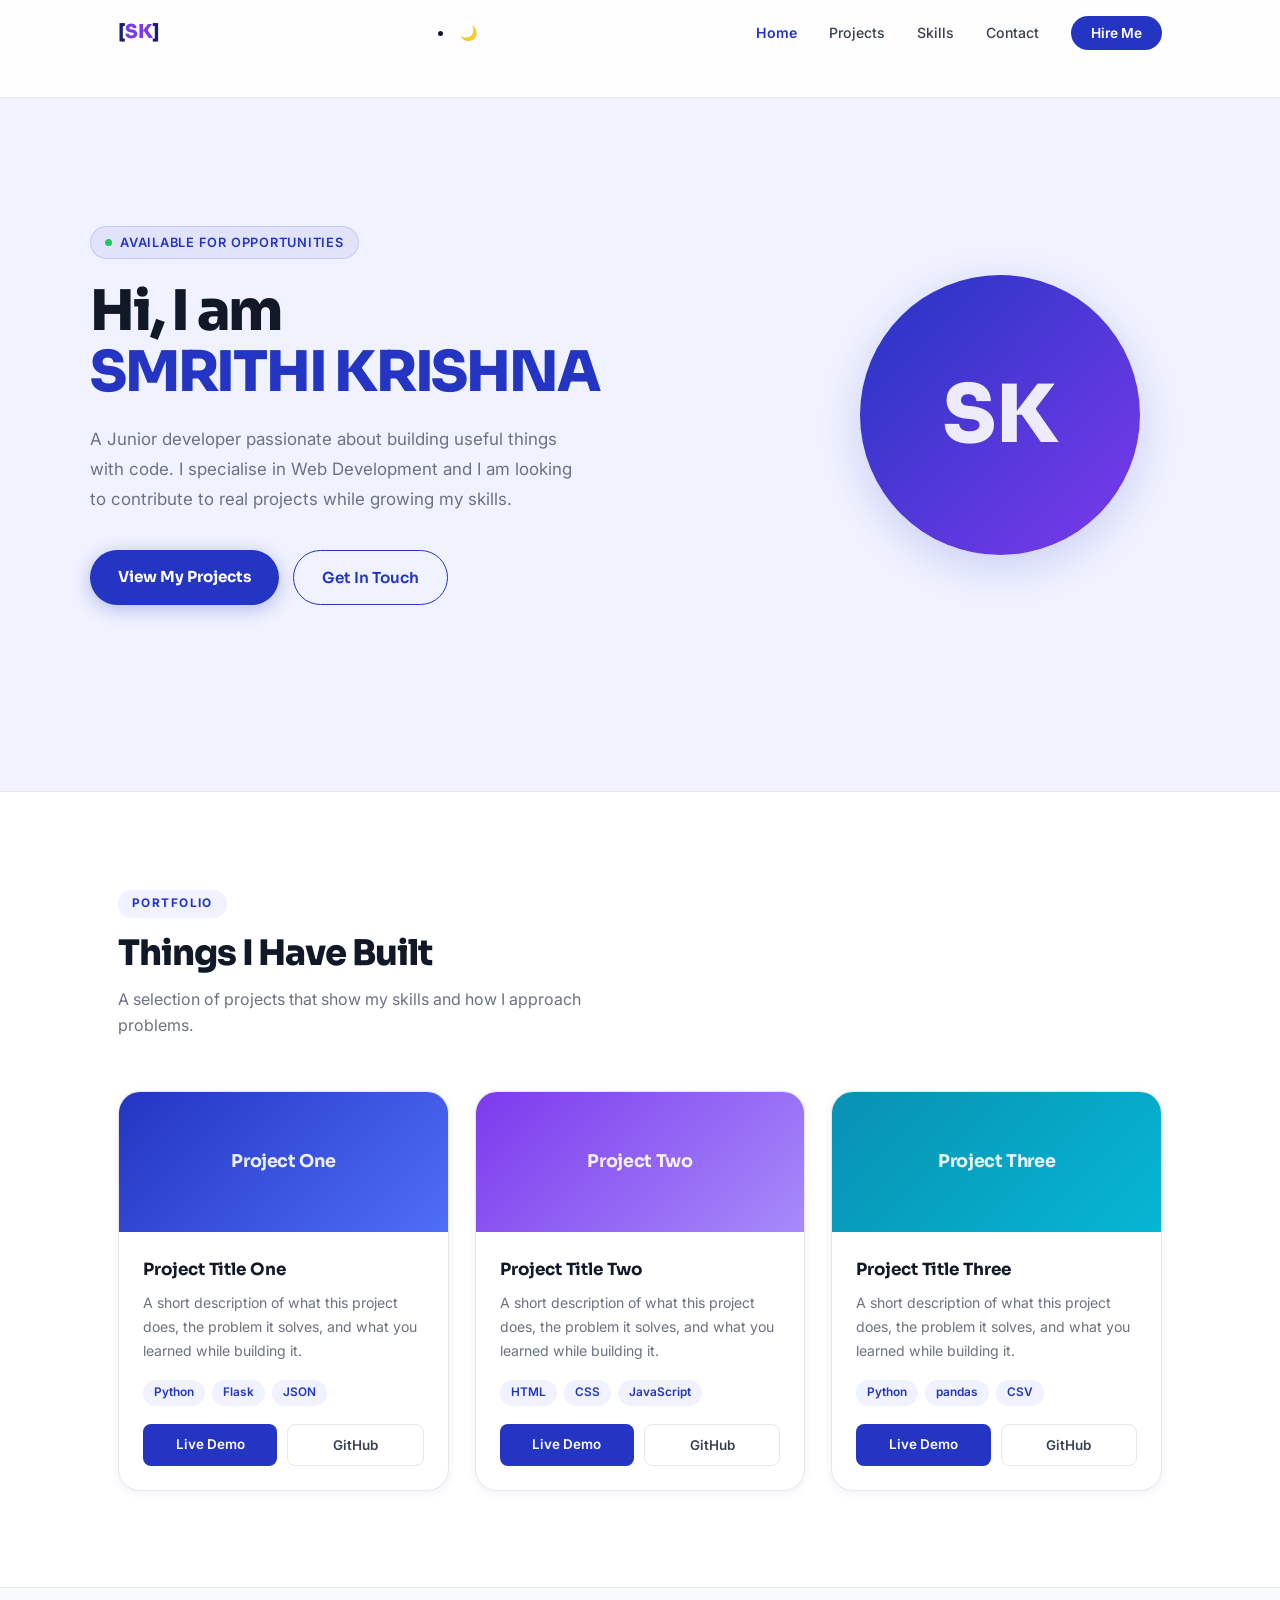
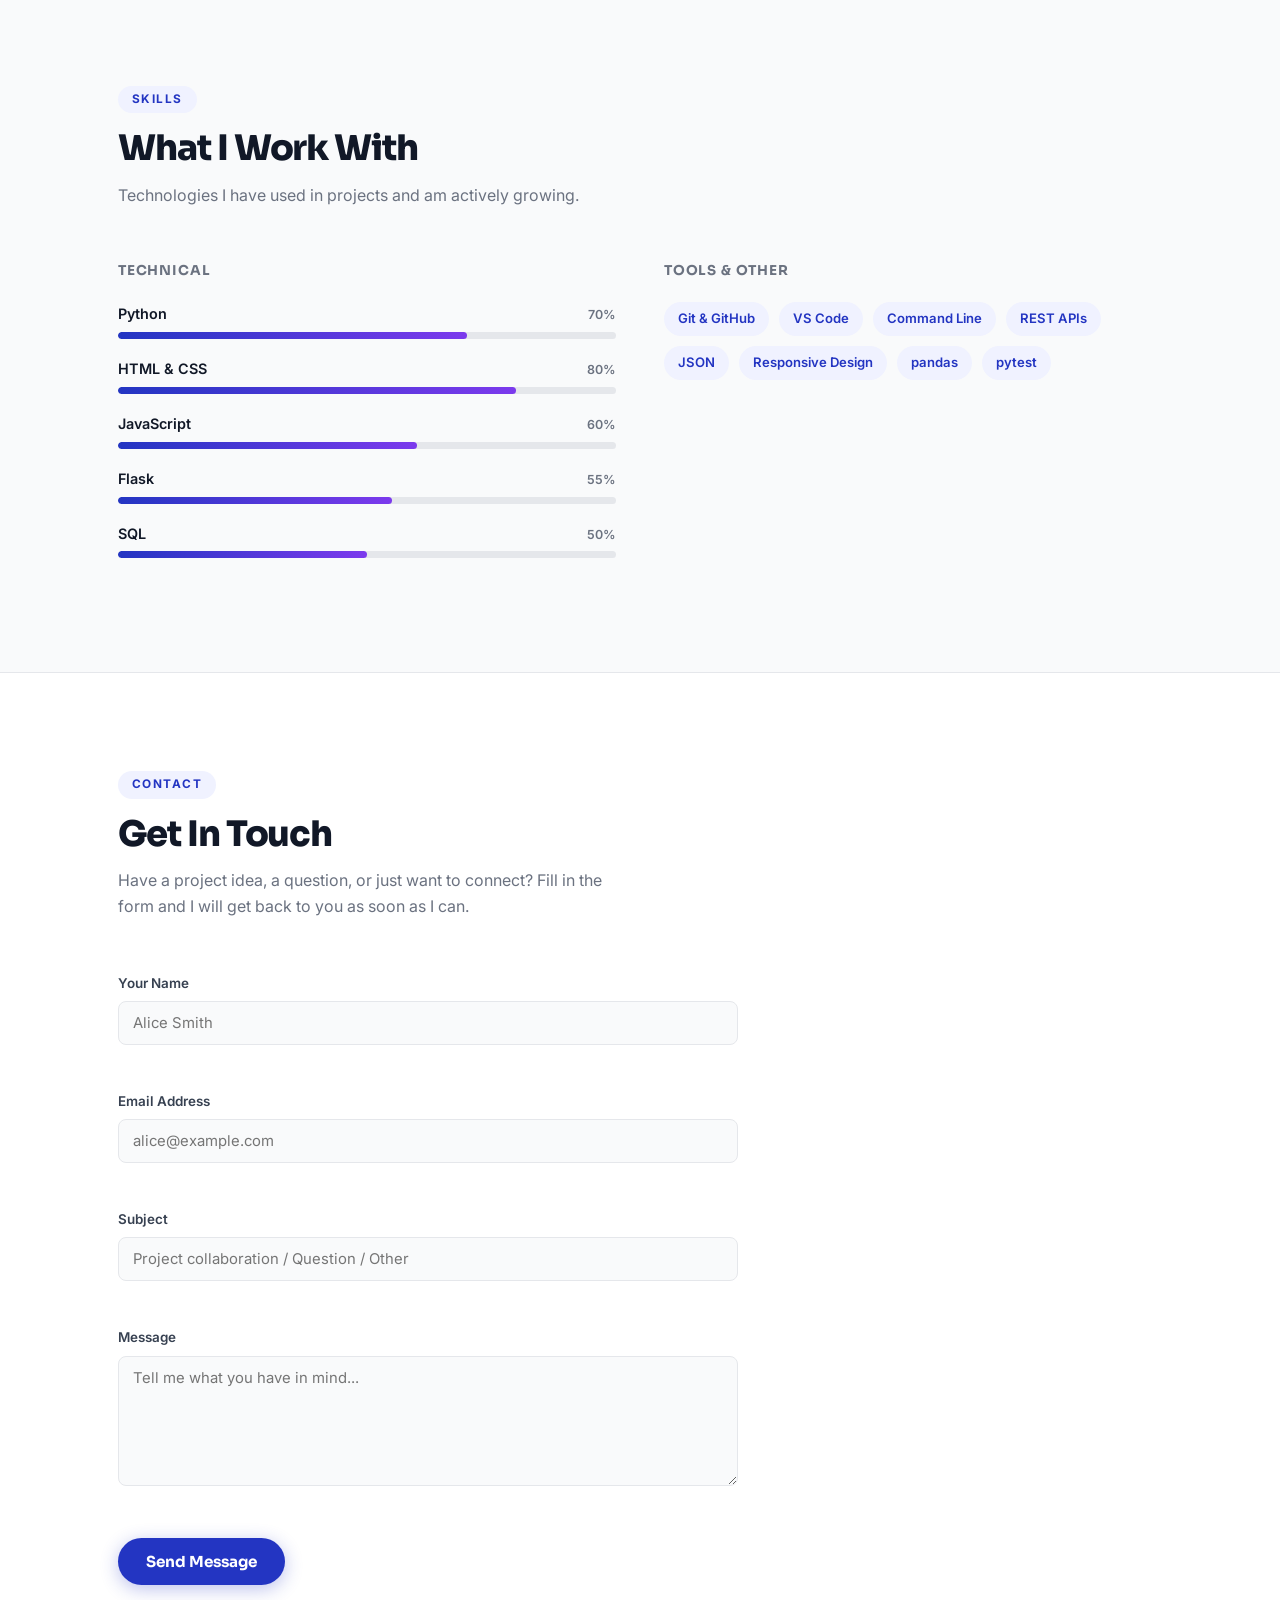
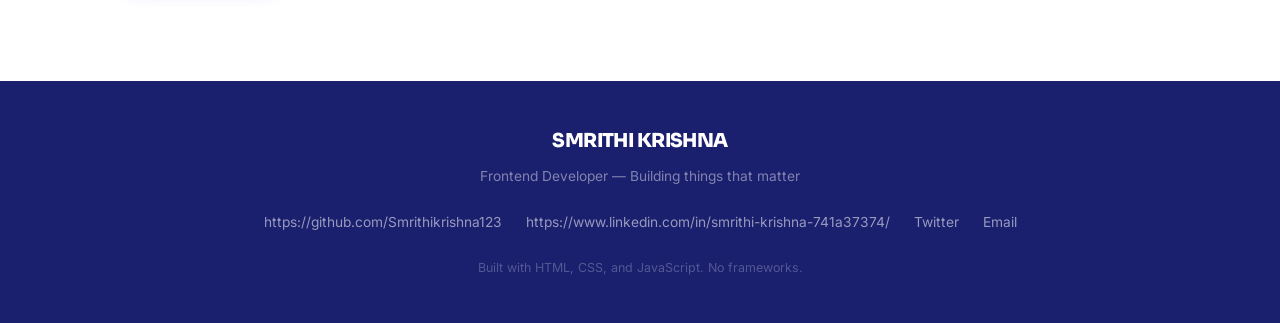
==== starter_code/portfolio.html @ c4913f96 "feat: complete portfolio interactivity and dark mode" ====
<!DOCTYPE html>
<!--
  portfolio.html
  ==============
  Project:    Personal Portfolio Website
  Difficulty: Beginner
  Skills:     HTML, CSS, JavaScript
  Time:       Low (a few hours)

  What you will build:
      A clean, professional personal portfolio website with five sections:
      navigation, hero, projects grid, skills list, and a contact form.
      The site is fully responsive and uses only HTML, CSS, and
      vanilla JavaScript — no frameworks, no build tools, no installs.

  How to run:
      Open this file directly in any web browser.
      No server or install step needed.

  Learning goals:
      - Writing semantic HTML5 structure
      - Using CSS Flexbox and CSS Grid for layout
      - Making a site responsive with media queries
      - Animating elements on scroll using IntersectionObserver
      - Validating a contact form with vanilla JavaScript
      - Organising CSS with custom properties (variables)

  Roadmap:
      Step 1:  Open the file in a browser — the structure and styles load
      Step 2:  Replace all placeholder text with your real information
      Step 3:  Complete the smooth-scroll navigation in initNavigation()
      Step 4:  Add your real projects to the projects grid (HTML section)
      Step 5:  Complete the skill bar animation in animateSkillBars()
      Step 6:  Complete the scroll reveal animation in initScrollReveal()
      Step 7:  Complete the contact form validation in validateForm()
      Step 8:  Make the mobile hamburger menu open and close in toggleMenu()
      Step 9:  Test every section on a 375px mobile screen using DevTools
      Step 10: Deploy to GitHub Pages (Settings > Pages > Deploy from main)

  Deployment (GitHub Pages):
      1. Push this file to a GitHub repository as index.html
      2. Go to repository Settings > Pages
      3. Set source to "Deploy from a branch" and select main / root
      4. Your site will be live at https://your-username.github.io/repo-name
-->
<html lang="en">
<head>
  <meta charset="UTF-8" />
  <meta name="viewport" content="width=device-width, initial-scale=1.0" />
  <meta name="description" content="Portfolio of [Your Name] — [Your Title]" />
  <title>SMRITHI KRISHNA — Portfolio</title>

  <!-- Google Fonts -->
  <link
    href="https://fonts.googleapis.com/css2?family=Sora:wght@400;600;700;800&family=Inter:wght@400;500;600&display=swap"
    rel="stylesheet"
  />

  <style>
    /* ==============================================================
       CSS CUSTOM PROPERTIES
       Change these to reskin the entire site instantly.
       ============================================================== */
       /* =========================
   DARK MODE VARIABLES
   ========================= */

body.dark {
  --color-text: #f9fafb;
  --color-text-mid: #d1d5db;
  --color-text-light: #9ca3af;

  --color-bg: #0f172a;
  --color-bg-soft: #111827;
  --color-bg-hero: #0b1220;

  --color-border: #1f2937;

  --color-primary: #60a5fa;
  --color-primary-dk: #3b82f6;
}

    :root {
      --color-primary:    #2335c2;
      --color-primary-dk: #1a1f6e;
      --color-accent:     #7c3aed;
      --color-accent-lt:  #a78bfa;
      --color-yellow:     #fbbf24;
      --color-text:       #111827;
      --color-text-mid:   #374151;
      --color-text-light: #6b7280;
      --color-border:     #e5e7eb;
      --color-bg:         #ffffff;
      --color-bg-soft:    #f9fafb;
      --color-bg-hero:    #f0f2ff;

      --font-display: "Sora", sans-serif;
      --font-body:    "Inter", sans-serif;

      --radius-sm: 8px;
      --radius-md: 14px;
      --radius-lg: 22px;
      --radius-full: 9999px;

      --shadow-sm: 0 2px 8px rgba(35, 53, 194, 0.08);
      --shadow-md: 0 6px 24px rgba(35, 53, 194, 0.13);
      --shadow-lg: 0 12px 40px rgba(35, 53, 194, 0.18);

      --transition: 0.2s ease;
    }

    /* ==============================================================
       RESET
       ============================================================== */
    *, *::before, *::after { box-sizing: border-box; margin: 0; padding: 0; }
    html                   { scroll-behavior: smooth; }
    body {
      font-family: var(--font-body);
      color: var(--color-text);
      background: var(--color-bg);
      line-height: 1.65;
      -webkit-font-smoothing: antialiased;
    }
    img  { display: block; max-width: 100%; }
    a    { color: var(--color-primary); text-decoration: none; }
    a:hover { text-decoration: underline; }
    ul   { list-style: none; }

    /* ==============================================================
       SHARED UTILITIES
       ============================================================== */
    .container {
      max-width: 1100px;
      margin: 0 auto;
      padding: 0 28px;
    }

    .section-label {
      display: inline-block;
      font-size: 0.74rem;
      font-weight: 700;
      letter-spacing: 0.12em;
      text-transform: uppercase;
      color: var(--color-primary);
      background: var(--color-bg-hero);
      border-radius: var(--radius-full);
      padding: 4px 14px;
      margin-bottom: 14px;
    }

    .section-title {
      font-family: var(--font-display);
      font-size: clamp(1.6rem, 3vw, 2.2rem);
      font-weight: 800;
      color: var(--color-text);
      letter-spacing: -0.03em;
      line-height: 1.2;
      margin-bottom: 12px;
    }

    .section-sub {
      font-size: 1rem;
      color: var(--color-text-light);
      max-width: 520px;
      margin-bottom: 52px;
    }

    /* Scroll-reveal: elements start invisible and slide up into view */
    .reveal {
      opacity: 0;
      transform: translateY(28px);
      transition: opacity 0.55s ease, transform 0.55s ease;
    }
    .reveal.visible {
      opacity: 1;
      transform: translateY(0);
    }

    /* ==============================================================
       NAVIGATION
       ============================================================== */
    .navbar {
      position: fixed;
      top: 0; left: 0; right: 0;
      z-index: 100;
      background: rgba(255, 255, 255, 0.92);
      backdrop-filter: blur(12px);
      -webkit-backdrop-filter: blur(12px);
      border-bottom: 1px solid var(--color-border);
    }

    .nav-inner {
      max-width: 1100px;
      margin: 0 auto;
      padding: 0 28px;
      height: 64px;
      display: flex;
      align-items: center;
      justify-content: space-between;
    }

    .nav-logo {
      font-family: var(--font-display);
      font-size: 1.2rem;
      font-weight: 800;
      color: var(--color-primary-dk);
      letter-spacing: -0.03em;
    }
    /* TODO Step 2: Replace [YN] with your actual initials */
    .nav-logo span { color: var(--color-accent); }

    .nav-links {
      display: flex;
      align-items: center;
      gap: 32px;
    }

    .nav-link {
      font-size: 0.88rem;
      font-weight: 500;
      color: var(--color-text-mid);
      transition: color var(--transition);
    }
    .nav-link:hover { color: var(--color-primary); text-decoration: none; }
    .nav-link.active { color: var(--color-primary); font-weight: 600; }

    .nav-cta {
      padding: 9px 20px;
      background: var(--color-primary);
      color: #fff;
      border-radius: var(--radius-full);
      font-size: 0.86rem;
      font-weight: 600;
      transition: opacity var(--transition);
    }
    .nav-cta:hover { opacity: 0.88; text-decoration: none; }

    /* Hamburger icon (mobile only) */
    .nav-hamburger {
      display: none;
      flex-direction: column;
      gap: 5px;
      background: none;
      border: none;
      cursor: pointer;
      padding: 4px;
    }
    .nav-hamburger span {
      display: block;
      width: 22px; height: 2px;
      background: var(--color-text);
      border-radius: 2px;
      transition: transform var(--transition), opacity var(--transition);
    }
    /* Hamburger open state — handled by JS */
    .nav-hamburger.open span:nth-child(1) { transform: translateY(7px) rotate(45deg); }
    .nav-hamburger.open span:nth-child(2) { opacity: 0; }
    .nav-hamburger.open span:nth-child(3) { transform: translateY(-7px) rotate(-45deg); }

    /* Mobile nav drawer */
    .nav-mobile {
  display: flex;
  flex-direction: column;
  padding: 12px 28px 20px;
  border-top: 1px solid var(--color-border);
  background: var(--color-bg);

  /* NEW: hidden state */
  max-height: 0;
  overflow: hidden;
  opacity: 0;
  transform: translateY(-10px);
  transition: all 0.3s ease;
}

.nav-mobile.open {
  max-height: 300px;
  opacity: 1;
  transform: translateY(0);
}

    /* ==============================================================
       HERO SECTION
       ============================================================== */
    .hero {
      padding: 130px 28px 90px;
      background: var(--color-bg-hero);
      border-bottom: 1px solid var(--color-border);
      min-height: 88vh;
      display: flex;
      align-items: center;
    }

    .hero-inner {
      max-width: 1100px;
      margin: 0 auto;
      display: grid;
      grid-template-columns: 1fr 380px;
      gap: 64px;
      align-items: center;
      width: 100%;
    }

    .hero-tag {
      display: inline-flex;
      align-items: center;
      gap: 8px;
      font-size: 0.8rem;
      font-weight: 600;
      letter-spacing: 0.06em;
      text-transform: uppercase;
      color: var(--color-primary);
      background: rgba(35, 53, 194, 0.07);
      border: 1px solid rgba(35, 53, 194, 0.15);
      border-radius: var(--radius-full);
      padding: 5px 14px;
      margin-bottom: 22px;
    }
    .hero-tag-dot {
      width: 7px; height: 7px;
      border-radius: 50%;
      background: #22c55e;
    }

    .hero-heading {
      font-family: var(--font-display);
      font-size: clamp(2.2rem, 5vw, 3.5rem);
      font-weight: 800;
      color: var(--color-text);
      letter-spacing: -0.04em;
      line-height: 1.1;
      margin-bottom: 20px;
    }
    .hero-heading .accent { color: var(--color-primary); }

    .hero-sub {
      font-size: 1.06rem;
      color: var(--color-text-light);
      line-height: 1.78;
      max-width: 500px;
      margin-bottom: 36px;
    }

    .hero-actions {
      display: flex;
      gap: 14px;
      flex-wrap: wrap;
    }

    .btn-primary {
      padding: 14px 28px;
      background: var(--color-primary);
      color: #fff;
      border: none;
      border-radius: var(--radius-full);
      font-family: var(--font-display);
      font-size: 0.95rem;
      font-weight: 700;
      cursor: pointer;
      box-shadow: 0 4px 18px rgba(35, 53, 194, 0.3);
      transition: opacity var(--transition), transform var(--transition);
      text-decoration: none;
      display: inline-block;
    }
    .btn-primary:hover {
      opacity: 0.9; transform: translateY(-2px); text-decoration: none;
    }

    .btn-ghost {
      padding: 14px 28px;
      background: transparent;
      color: var(--color-primary);
      border: 1.5px solid var(--color-primary);
      border-radius: var(--radius-full);
      font-family: var(--font-display);
      font-size: 0.95rem;
      font-weight: 600;
      cursor: pointer;
      transition: background var(--transition);
      text-decoration: none;
      display: inline-block;
    }
    .btn-ghost:hover { background: var(--color-bg-hero); text-decoration: none; }

    /* Avatar placeholder on the right side of the hero */
    .hero-avatar-wrap {
      display: flex;
      justify-content: center;
    }
    .hero-avatar {
      width: 280px; height: 280px;
      border-radius: 50%;
      background: linear-gradient(135deg, var(--color-primary) 0%, var(--color-accent) 100%);
      display: flex;
      align-items: center;
      justify-content: center;
      font-family: var(--font-display);
      font-size: 5rem;
      font-weight: 800;
      color: rgba(255,255,255,0.9);
      box-shadow: var(--shadow-lg);
      flex-shrink: 0;
      /* TODO Step 2: Replace this with an <img> tag pointing to your real photo.
         Example: <img src="photo.jpg" alt="Your Name" class="hero-avatar" />
         Then remove the background-color and text content. */
    }

    /* ==============================================================
       PROJECTS SECTION
       ============================================================== */
    .projects-section {
      padding: 96px 0;
      background: var(--color-bg);
    }

    .projects-grid {
      display: grid;
      grid-template-columns: repeat(auto-fill, minmax(300px, 1fr));
      gap: 26px;
    }

    .project-card {
      border: 1.5px solid var(--color-border);
      border-radius: var(--radius-lg);
      overflow: hidden;
      background: var(--color-bg);
      box-shadow: var(--shadow-sm);
      display: flex;
      flex-direction: column;
      transition: box-shadow var(--transition), transform var(--transition),
                  border-color var(--transition);
    }
    .project-card:hover {
      box-shadow: var(--shadow-md);
      transform: translateY(-5px);
      border-color: rgba(35, 53, 194, 0.25);
    }

    /* Coloured banner at the top of each card */
    .project-banner {
      height: 140px;
      display: flex;
      align-items: center;
      justify-content: center;
      font-family: var(--font-display);
      font-size: 1.1rem;
      font-weight: 700;
      color: rgba(255,255,255,0.9);
      letter-spacing: -0.02em;
    }
    /* TODO Step 4: Replace these generic colours with real project screenshots.
       Use <img src="screenshot.png" alt="..." class="project-banner-img" loading="lazy" />
       and set height: 180px on .project-card img */
    .banner-blue   { background: linear-gradient(135deg, #2335c2, #4f6ef7); }
    .banner-purple { background: linear-gradient(135deg, #7c3aed, #a78bfa); }
    .banner-teal   { background: linear-gradient(135deg, #0891b2, #06b6d4); }

    .project-body { padding: 24px; flex: 1; display: flex; flex-direction: column; }

    .project-title {
      font-family: var(--font-display);
      font-size: 1.05rem;
      font-weight: 700;
      color: var(--color-text);
      margin-bottom: 8px;
    }

    .project-desc {
      font-size: 0.88rem;
      color: var(--color-text-light);
      line-height: 1.68;
      flex: 1;
      margin-bottom: 18px;
    }

    .project-tags {
      display: flex;
      flex-wrap: wrap;
      gap: 7px;
      margin-bottom: 18px;
    }
    .tag {
      font-size: 0.74rem;
      font-weight: 600;
      padding: 3px 11px;
      border-radius: var(--radius-full);
      background: var(--color-bg-hero);
      color: var(--color-primary);
    }

    .project-links { display: flex; gap: 10px; }
    .project-link {
      flex: 1;
      padding: 9px 14px;
      font-size: 0.84rem;
      font-weight: 600;
      text-align: center;
      border-radius: var(--radius-sm);
      transition: background var(--transition), color var(--transition);
    }
    .project-link--primary {
      background: var(--color-primary);
      color: #fff;
    }
    .project-link--primary:hover { opacity: 0.88; text-decoration: none; color: #fff; }
    .project-link--ghost {
      border: 1.5px solid var(--color-border);
      color: var(--color-text-mid);
    }
    .project-link--ghost:hover { border-color: var(--color-primary); color: var(--color-primary); text-decoration: none; }

    /* ==============================================================
       SKILLS SECTION
       ============================================================== */
    .skills-section {
      padding: 96px 0;
      background: var(--color-bg-soft);
      border-top: 1px solid var(--color-border);
      border-bottom: 1px solid var(--color-border);
    }

    .skills-grid {
      display: grid;
      grid-template-columns: 1fr 1fr;
      gap: 48px;
    }

    .skills-group-title {
      font-family: var(--font-display);
      font-size: 0.85rem;
      font-weight: 700;
      letter-spacing: 0.06em;
      text-transform: uppercase;
      color: var(--color-text-light);
      margin-bottom: 20px;
    }

    .skill-item { margin-bottom: 18px; }

    .skill-header {
      display: flex;
      justify-content: space-between;
      align-items: baseline;
      margin-bottom: 6px;
    }
    .skill-name {
      font-size: 0.9rem;
      font-weight: 600;
      color: var(--color-text);
    }
    .skill-pct {
      font-size: 0.78rem;
      font-weight: 600;
      color: var(--color-text-light);
    }

    .skill-track {
      height: 7px;
      background: var(--color-border);
      border-radius: var(--radius-full);
      overflow: hidden;
    }
    /* Width starts at 0 and is animated to data-pct by JS */
    .skill-bar {
      height: 100%;
      width: 0%;
      background: linear-gradient(90deg, var(--color-primary), var(--color-accent));
      border-radius: var(--radius-full);
      transition: width 1s ease;
    }

    /* ==============================================================
       CONTACT SECTION
       ============================================================== */
    .contact-section {
      padding: 96px 0;
      background: var(--color-bg);
    }

    .contact-inner {
      max-width: 620px;
    }

    .form-group {
      margin-bottom: 22px;
    }

    label {
      display: block;
      font-size: 0.84rem;
      font-weight: 600;
      color: var(--color-text-mid);
      margin-bottom: 7px;
    }

    .form-control {
      width: 100%;
      padding: 12px 14px;
      border: 1.5px solid var(--color-border);
      border-radius: var(--radius-sm);
      font-family: var(--font-body);
      font-size: 0.93rem;
      color: var(--color-text);
      background: var(--color-bg-soft);
      transition: border-color var(--transition), box-shadow var(--transition);
    }
    .form-control:focus {
      outline: none;
      border-color: var(--color-primary);
      box-shadow: 0 0 0 3px rgba(35, 53, 194, 0.1);
      background: #fff;
    }
    .form-control.error-field { border-color: #dc2626; }

    textarea.form-control {
      resize: vertical;
      min-height: 130px;
    }

    .form-error {
      font-size: 0.8rem;
      color: #dc2626;
      margin-top: 5px;
      min-height: 18px;
      font-weight: 500;
    }

    .form-success {
      padding: 14px 18px;
      background: #dcfce7;
      border: 1px solid #86efac;
      border-radius: var(--radius-sm);
      font-size: 0.88rem;
      color: #166534;
      font-weight: 500;
      display: none;
      margin-bottom: 16px;
    }

    /* ==============================================================
       FOOTER
       ============================================================== */
    .footer {
      background: var(--color-primary-dk);
      padding: 44px 28px;
      text-align: center;
    }
    .footer-name {
      font-family: var(--font-display);
      font-size: 1.2rem;
      font-weight: 800;
      color: #fff;
      letter-spacing: -0.03em;
      margin-bottom: 8px;
    }
    .footer-tagline {
      font-size: 0.86rem;
      color: rgba(255,255,255,0.45);
      margin-bottom: 24px;
    }
    .footer-links {
      display: flex;
      justify-content: center;
      gap: 24px;
      flex-wrap: wrap;
    }
    .footer-links a {
      font-size: 0.86rem;
      color: rgba(255,255,255,0.55);
      transition: color var(--transition);
    }
    .footer-links a:hover { color: #fff; text-decoration: none; }
    .footer-copy {
      font-size: 0.78rem;
      color: rgba(255,255,255,0.25);
      margin-top: 24px;
    }

    /* ==============================================================
       RESPONSIVE
       ============================================================== */
    @media (max-width: 900px) {
      .hero-inner    { grid-template-columns: 1fr; }
      .hero-avatar-wrap { order: -1; }
      .hero-avatar   { width: 180px; height: 180px; font-size: 3rem; }
      .skills-grid   { grid-template-columns: 1fr; gap: 32px; }
    }

    @media (max-width: 640px) {
      .nav-links     { display: none; }
      .nav-hamburger { display: flex; }
      .hero          { padding: 110px 20px 72px; }
      .hero-heading  { font-size: 2rem; }
      .container     { padding: 0 20px; }
      .projects-grid { grid-template-columns: 1fr; }
    }
  </style>
</head>
<body>

  <!-- ============================================================
       NAVIGATION
       ============================================================ -->
  <nav class="navbar" id="navbar">
    <div class="nav-inner">
      <!-- TODO Step 2: Replace [YN] with your initials and [Your Name] below -->
      <a href="#home" class="nav-logo">[<span>SK</span>]</a>
<li>
  <button id="theme-toggle" class="nav-link" style="background:none;border:none;cursor:pointer;">
  🌙
</button>
</li>

      <ul class="nav-links">
        <li><a href="#home"     class="nav-link active">Home</a></li>
        <li><a href="#projects" class="nav-link">Projects</a></li>
        <li><a href="#skills"   class="nav-link">Skills</a></li>
        <li><a href="#contact"  class="nav-link">Contact</a></li>
        <li><a href="#contact"  class="nav-cta">Hire Me</a></li>
      </ul>

      <button
        class="nav-hamburger"
        id="hamburger"
        aria-label="Toggle navigation"
        aria-expanded="false"
      >
        <span></span><span></span><span></span>
      </button>
    </div>

    <!-- Mobile navigation drawer -->
    <div class="nav-mobile" id="nav-mobile">
      <a href="#home"     onclick="closeMenu()">Home</a>
      <a href="#projects" onclick="closeMenu()">Projects</a>
      <a href="#skills"   onclick="closeMenu()">Skills</a>
      <a href="#contact"  onclick="closeMenu()">Contact</a>
    </div>
  </nav>


  <!-- ============================================================
       HERO SECTION
       ============================================================ -->
  <section class="hero" id="home">
    <div class="hero-inner">
      <div class="hero-copy">
        <!-- TODO Step 2: Update the tag text to reflect your current status -->
        <div class="hero-tag">
          <span class="hero-tag-dot"></span>
          Available for opportunities
        </div>

        <!-- TODO Step 2: Replace with your real name and title -->
        <h1 class="hero-heading">
          Hi, I am<br>
          <span class="accent">SMRITHI KRISHNA</span>
        </h1>

        <!-- TODO Step 2: Write 2-3 sentences about yourself -->
        <p class="hero-sub">
          A Junior  developer passionate about
          building useful things with code. I specialise in Web
          Development and I am looking to contribute to real
          projects while growing my skills.
        </p>

        <div class="hero-actions">
          <a href="#projects" class="btn-primary">View My Projects</a>
          <a href="#contact"  class="btn-ghost">Get In Touch</a>
        </div>
      </div>

      <!-- TODO Step 2: Replace the initials with your photo -->
      <div class="hero-avatar-wrap">
        <div class="hero-avatar" aria-label="Profile photo placeholder">
          <!-- Replace this entire div with:
               <img src="your-photo.jpg" alt="[Your Name]" class="hero-avatar" />
          -->
          SK
        </div>
      </div>
    </div>
  </section>


  <!-- ============================================================
       PROJECTS SECTION
       ============================================================ -->
  <section class="projects-section" id="projects">
    <div class="container">
      <div class="reveal">
        <div class="section-label">Portfolio</div>
        <h2 class="section-title">Things I Have Built</h2>
        <p class="section-sub">
          A selection of projects that show my skills and how I approach problems.
          <!-- TODO Step 4: Update this text -->
        </p>
      </div>

      <div class="projects-grid">

        <!-- ---- Project Card 1 ---- -->
        <!-- TODO Step 4: Replace with your real project details -->
        <article class="project-card reveal">
          <div class="project-banner banner-blue">
            <!-- Replace this with a screenshot: <img src="screenshot.png" alt="Project name" loading="lazy"> -->
            Project One
          </div>
          <div class="project-body">
            <h3 class="project-title">Project Title One</h3>
            <p class="project-desc">
              A short description of what this project does, the problem it
              solves, and what you learned while building it.
            </p>
            <div class="project-tags">
              <span class="tag">Python</span>
              <span class="tag">Flask</span>
              <span class="tag">JSON</span>
            </div>
            <div class="project-links">
              <!-- TODO Step 4: Replace # with your real GitHub and live URLs -->
              <a href="#" class="project-link project-link--primary" target="_blank" rel="noopener noreferrer">Live Demo</a>
              <a href="#" class="project-link project-link--ghost"   target="_blank" rel="noopener noreferrer">GitHub</a>
            </div>
          </div>
        </article>

        <!-- ---- Project Card 2 ---- -->
        <article class="project-card reveal">
          <div class="project-banner banner-purple">Project Two</div>
          <div class="project-body">
            <h3 class="project-title">Project Title Two</h3>
            <p class="project-desc">
              A short description of what this project does, the problem it
              solves, and what you learned while building it.
            </p>
            <div class="project-tags">
              <span class="tag">HTML</span>
              <span class="tag">CSS</span>
              <span class="tag">JavaScript</span>
            </div>
            <div class="project-links">
              <a href="#" class="project-link project-link--primary" target="_blank" rel="noopener noreferrer">Live Demo</a>
              <a href="#" class="project-link project-link--ghost"   target="_blank" rel="noopener noreferrer">GitHub</a>
            </div>
          </div>
        </article>

        <!-- ---- Project Card 3 ---- -->
        <article class="project-card reveal">
          <div class="project-banner banner-teal">Project Three</div>
          <div class="project-body">
            <h3 class="project-title">Project Title Three</h3>
            <p class="project-desc">
              A short description of what this project does, the problem it
              solves, and what you learned while building it.
            </p>
            <div class="project-tags">
              <span class="tag">Python</span>
              <span class="tag">pandas</span>
              <span class="tag">CSV</span>
            </div>
            <div class="project-links">
              <a href="#" class="project-link project-link--primary" target="_blank" rel="noopener noreferrer">Live Demo</a>
              <a href="#" class="project-link project-link--ghost"   target="_blank" rel="noopener noreferrer">GitHub</a>
            </div>
          </div>
        </article>

      </div>
    </div>
  </section>


  <!-- ============================================================
       SKILLS SECTION
       ============================================================ -->
  <section class="skills-section" id="skills">
    <div class="container">
      <div class="reveal">
        <div class="section-label">Skills</div>
        <h2 class="section-title">What I Work With</h2>
        <p class="section-sub">
          Technologies I have used in projects and am actively growing.
        </p>
      </div>

      <div class="skills-grid reveal">

        <!-- Left column: technical skills with animated bars -->
        <div>
          <p class="skills-group-title">Technical</p>

          <!--
            data-pct sets the target width for the animated bar.
            TODO Step 2: Update skill names and percentages to match your real abilities.
            Be honest — interviewers will ask about anything on your portfolio.
          -->
          <div class="skill-item">
            <div class="skill-header">
              <span class="skill-name">Python</span>
              <span class="skill-pct">70%</span>
            </div>
            <div class="skill-track">
              <div class="skill-bar" data-pct="70"></div>
            </div>
          </div>

          <div class="skill-item">
            <div class="skill-header">
              <span class="skill-name">HTML &amp; CSS</span>
              <span class="skill-pct">80%</span>
            </div>
            <div class="skill-track">
              <div class="skill-bar" data-pct="80"></div>
            </div>
          </div>

          <div class="skill-item">
            <div class="skill-header">
              <span class="skill-name">JavaScript</span>
              <span class="skill-pct">60%</span>
            </div>
            <div class="skill-track">
              <div class="skill-bar" data-pct="60"></div>
            </div>
          </div>

          <div class="skill-item">
            <div class="skill-header">
              <span class="skill-name">Flask</span>
              <span class="skill-pct">55%</span>
            </div>
            <div class="skill-track">
              <div class="skill-bar" data-pct="55"></div>
            </div>
          </div>

          <div class="skill-item">
            <div class="skill-header">
              <span class="skill-name">SQL</span>
              <span class="skill-pct">50%</span>
            </div>
            <div class="skill-track">
              <div class="skill-bar" data-pct="50"></div>
            </div>
          </div>
        </div>

        <!-- Right column: other skills as a tag cloud -->
        <div>
          <p class="skills-group-title">Tools &amp; Other</p>
          <!-- TODO Step 2: Add or remove tags to match your real toolkit -->
          <div class="project-tags" style="gap:10px;">
            <span class="tag" style="font-size:0.82rem;padding:6px 14px;">Git &amp; GitHub</span>
            <span class="tag" style="font-size:0.82rem;padding:6px 14px;">VS Code</span>
            <span class="tag" style="font-size:0.82rem;padding:6px 14px;">Command Line</span>
            <span class="tag" style="font-size:0.82rem;padding:6px 14px;">REST APIs</span>
            <span class="tag" style="font-size:0.82rem;padding:6px 14px;">JSON</span>
            <span class="tag" style="font-size:0.82rem;padding:6px 14px;">Responsive Design</span>
            <span class="tag" style="font-size:0.82rem;padding:6px 14px;">pandas</span>
            <span class="tag" style="font-size:0.82rem;padding:6px 14px;">pytest</span>
          </div>
        </div>

      </div>
    </div>
  </section>


  <!-- ============================================================
       CONTACT SECTION
       ============================================================ -->
  <section class="contact-section" id="contact">
    <div class="container">
      <div class="contact-inner">
        <div class="reveal">
          <div class="section-label">Contact</div>
          <h2 class="section-title">Get In Touch</h2>
          <p class="section-sub">
            Have a project idea, a question, or just want to connect?
            Fill in the form and I will get back to you as soon as I can.
          </p>
        </div>

        <!-- Success message (shown after valid submission) -->
        <div class="form-success" id="form-success">
          Your message has been sent. I will be in touch soon.
        </div>

        <form id="contact-form" class="reveal" novalidate>

          <div class="form-group">
            <label for="name">Your Name</label>
            <input
              type="text"
              id="name"
              name="name"
              class="form-control"
              placeholder="Alice Smith"
              autocomplete="name"
            />
            <div class="form-error" id="name-error"></div>
          </div>

          <div class="form-group">
            <label for="email">Email Address</label>
            <input
              type="email"
              id="email"
              name="email"
              class="form-control"
              placeholder="alice@example.com"
              autocomplete="email"
            />
            <div class="form-error" id="email-error"></div>
          </div>

          <div class="form-group">
            <label for="subject">Subject</label>
            <input
              type="text"
              id="subject"
              name="subject"
              class="form-control"
              placeholder="Project collaboration / Question / Other"
            />
            <div class="form-error" id="subject-error"></div>
          </div>

          <div class="form-group">
            <label for="message">Message</label>
            <textarea
              id="message"
              name="message"
              class="form-control"
              placeholder="Tell me what you have in mind..."
            ></textarea>
            <div class="form-error" id="message-error"></div>
          </div>

          <button type="submit" class="btn-primary" id="submit-btn">
            Send Message
          </button>

        </form>
      </div>
    </div>
  </section>


  <!-- ============================================================
       FOOTER
       ============================================================ -->
  <footer class="footer">
    <!-- TODO Step 2: Replace [Your Name] and [Your Title] -->
    <div class="footer-name">SMRITHI KRISHNA</div>
    <p class="footer-tagline">Frontend Developer — Building things that matter</p>

    <div class="footer-links">
      <!-- TODO Step 2: Replace # with your real profile URLs -->
      <a href="#" target="_blank" rel="noopener noreferrer">https://github.com/Smrithikrishna123</a>
      <a href="#" target="_blank" rel="noopener noreferrer">https://www.linkedin.com/in/smrithi-krishna-741a37374/</a>
      <a href="#" target="_blank" rel="noopener noreferrer">Twitter</a>
      <a href="mailto:you@example.com">Email</a>
    </div>

    <p class="footer-copy">
      Built with HTML, CSS, and JavaScript. No frameworks.
    </p>
  </footer>


  <!-- ============================================================
       JAVASCRIPT
       ============================================================ -->
  <script>
    // ==========================================================
    // TODO Step 3: initNavigation()
    // Highlight the correct nav link as the user scrolls between sections.
    //
    // Tasks:
    //   1. Collect all nav links: document.querySelectorAll(".nav-link")
    //   2. Collect all sections with an id: document.querySelectorAll("section[id]")
    //   3. Add a "scroll" event listener to window.
    //   4. On each scroll event, find which section is currently in the
    //      viewport by comparing window.scrollY to section.offsetTop.
    //      The active section is the one whose top is just above the middle
    //      of the viewport:
    //        section.offsetTop - window.innerHeight / 2 <= window.scrollY
    //   5. Remove "active" class from all nav links.
    //   6. Add "active" class to the link whose href matches #<section.id>.
    // ==========================================================
// =========================
// DARK MODE TOGGLE
// =========================

function initTheme() {
  const toggleBtn = document.getElementById("theme-toggle");
  const body = document.body;

  // Load saved theme
  const savedTheme = localStorage.getItem("theme");

  if (savedTheme === "dark") {
    body.classList.add("dark");
    toggleBtn.textContent = "☀️";
  }

  toggleBtn.addEventListener("click", () => {
    body.classList.toggle("dark");

    if (body.classList.contains("dark")) {
      toggleBtn.textContent = "☀️";
      localStorage.setItem("theme", "dark");
    } else {
      toggleBtn.textContent = "🌙";
      localStorage.setItem("theme", "light");
    }
  });
}



    function initNavigation() {
       const navLinks = document.querySelectorAll(".nav-link");
  const sections = document.querySelectorAll("section[id]");

  function updateActiveLink() {
    let currentSection = "";

    sections.forEach((section) => {
      const sectionTop =
        section.offsetTop - window.innerHeight / 2;

      if (window.scrollY >= sectionTop) {
        currentSection = section.getAttribute("id");
      }
    });

    navLinks.forEach((link) => {
      link.classList.remove("active");

      if (
        link.getAttribute("href") === `#${currentSection}`
      ) {
        link.classList.add("active");
      }
    });
  }

  window.addEventListener("scroll", updateActiveLink);

  updateActiveLink();

    }


    // ==========================================================
    // TODO Step 8: toggleMenu() and closeMenu()
    // Open and close the mobile navigation drawer.
    //
    // toggleMenu() tasks:
    //   1. Toggle the "open" class on #hamburger.
    //   2. Toggle the "open" class on #nav-mobile.
    //   3. Update aria-expanded on the hamburger button:
    //        var isOpen = hamburger.classList.contains("open");
    //        hamburger.setAttribute("aria-expanded", isOpen);
    //
    // closeMenu() tasks:
    //   1. Remove "open" from #hamburger.
    //   2. Remove "open" from #nav-mobile.
    //   3. Set aria-expanded to "false".
    //
    // Wire toggleMenu() to the hamburger button's onclick below.
    // closeMenu() is already called by each mobile nav link (see HTML).
    // ==========================================================
    function toggleMenu() {
      // --- Write your code here ---
       const hamburger = document.getElementById("hamburger");
  const mobileNav = document.getElementById("nav-mobile");

  hamburger.classList.toggle("open");
  mobileNav.classList.toggle("open");

  const isOpen = hamburger.classList.contains("open");
  hamburger.setAttribute("aria-expanded", isOpen);
    }

    function closeMenu() {
      // --- Write your code here ---
       const hamburger = document.getElementById("hamburger");
  const mobileNav = document.getElementById("nav-mobile");

  hamburger.classList.remove("open");
  mobileNav.classList.remove("open");

  hamburger.setAttribute("aria-expanded", "false");

    }

    // Wire the hamburger button — already connected, no change needed here
    document.getElementById("hamburger").addEventListener("click", toggleMenu);


    // ==========================================================
    // TODO Step 5: animateSkillBars()
    // Animate the skill bar widths from 0% to their data-pct value.
    //
    // Tasks:
    //   1. Select all elements with class "skill-bar":
    //        document.querySelectorAll(".skill-bar")
    //   2. Loop through each bar.
    //   3. Read the target percentage: bar.getAttribute("data-pct")
    //   4. Set bar.style.width = pct + "%"
    //      The CSS transition: width 1s ease handles the animation automatically.
    //
    // This function is called by initScrollReveal() when the skills section
    // enters the viewport — so the animation only fires when the user can see it.
    // ==========================================================
    function animateSkillBars() {
      // --- Write your code here ---
      const bars = document.querySelectorAll(".skill-bar");

  bars.forEach((bar) => {
    const pct = bar.getAttribute("data-pct");

    bar.style.width = pct + "%";
  });

    }


    // ==========================================================
    // TODO Step 6: initScrollReveal()
    // Use IntersectionObserver to reveal elements as they scroll into view.
    //
    // Tasks:
    //   1. Select all elements with class "reveal".
    //   2. Create an IntersectionObserver:
    //        var observer = new IntersectionObserver(function(entries) {
    //            entries.forEach(function(entry) {
    //                if (entry.isIntersecting) {
    //                    entry.target.classList.add("visible");
    //                    // If this is the skills section, animate bars
    //                    if (entry.target.closest("#skills")) {
    //                        animateSkillBars();
    //                    }
    //                    observer.unobserve(entry.target); // Fire once only
    //                }
    //            });
    //        }, { threshold: 0.15 }); // Fire when 15% of element is visible
    //   3. Call observer.observe(el) on each reveal element.
    // ==========================================================
    function initScrollReveal() {
      // --- Write your code here ---
      const revealElements =
    document.querySelectorAll(".reveal");

  const observer = new IntersectionObserver(
    function (entries) {
      entries.forEach(function (entry) {
        if (entry.isIntersecting) {
          entry.target.classList.add("visible");

          if (entry.target.closest("#skills")) {
            animateSkillBars();
          }

          observer.unobserve(entry.target);
        }
      });
    },
    {
      threshold: 0.15,
    }
  );

  revealElements.forEach((el) => {
    observer.observe(el);
  });

    }


    // ==========================================================
    // TODO Step 7: validateForm()
    // Validate the contact form before "submitting" it.
    //
    // Validation rules:
    //   name    — required, at least 2 characters
    //   email   — required, must contain "@" and "."
    //   subject — required, at least 3 characters
    //   message — required, at least 10 characters
    //
    // Tasks:
    //   1. Read the value from each field using document.getElementById().value.trim()
    //   2. For each field, check the rule above.
    //   3. If a rule fails:
    //        - Show the error message in the field's #<name>-error div.
    //        - Add the "error-field" CSS class to the input.
    //        - Set a flag: var isValid = false
    //   4. If a rule passes:
    //        - Clear the error div.
    //        - Remove "error-field" from the input.
    //   5. If all rules pass (isValid is true):
    //        - Hide the form: document.getElementById("contact-form").style.display = "none"
    //        - Show the success message: document.getElementById("form-success").style.display = "block"
    //        - Note: in a real project you would send the data to a backend here.
    //          For now, just showing the success message is enough.
    //   6. Return isValid.
    // ==========================================================
    function validateForm() {
      var isValid = true;

      // --- Write your validation code here ---
 
  const name = document
    .getElementById("name")
    .value.trim();

  const email = document
    .getElementById("email")
    .value.trim();

  const subject = document
    .getElementById("subject")
    .value.trim();

  const message = document
    .getElementById("message")
    .value.trim();

  function showError(field, messageText) {
    document.getElementById(
      `${field}-error`
    ).textContent = messageText;

    document
      .getElementById(field)
      .classList.add("error-field");

    isValid = false;
  }

  function clearError(field) {
    document.getElementById(
      `${field}-error`
    ).textContent = "";

    document
      .getElementById(field)
      .classList.remove("error-field");
  }

  // Name validation
  if (name.length < 2) {
    showError("name", "Name must be at least 2 characters");
  } else {
    clearError("name");
  }

  // Email validation
  if (
    !email.includes("@") ||
    !email.includes(".")
  ) {
    showError("email", "Enter a valid email address");
  } else {
    clearError("email");
  }

  // Subject validation
  if (subject.length < 3) {
    showError(
      "subject",
      "Subject must be at least 3 characters"
    );
  } else {
    clearError("subject");
  }

  // Message validation
  if (message.length < 10) {
    showError(
      "message",
      "Message must be at least 10 characters"
    );
  } else {
    clearError("message");
  }

  // Success
  if (isValid) {
    document.getElementById(
      "contact-form"
    ).style.display = "none";

    document.getElementById(
      "form-success"
    ).style.display = "block";
  }

  return isValid;
}
    


    // ==========================================================
    // Form submit handler — already wired, no changes needed
    // ==========================================================
    document.getElementById("contact-form").addEventListener("submit", function(e) {
      e.preventDefault();
      validateForm();
    });


    // ==========================================================
    // Initialise everything on page load
    // ==========================================================
    document.addEventListener("DOMContentLoaded", function() {
  initNavigation();
  initScrollReveal();
  initTheme();
});


document.querySelectorAll(".nav-mobile a").forEach((link) => {
  link.addEventListener("click", closeMenu);
});


document.addEventListener("click", (e) => {
  const mobileNav = document.getElementById("nav-mobile");
  const hamburger = document.getElementById("hamburger");

  const isClickInsideMenu = mobileNav.contains(e.target);
  const isClickHamburger = hamburger.contains(e.target);

  if (!isClickInsideMenu && !isClickHamburger) {
    closeMenu();
  }
});

  </script>

</body>
</html>
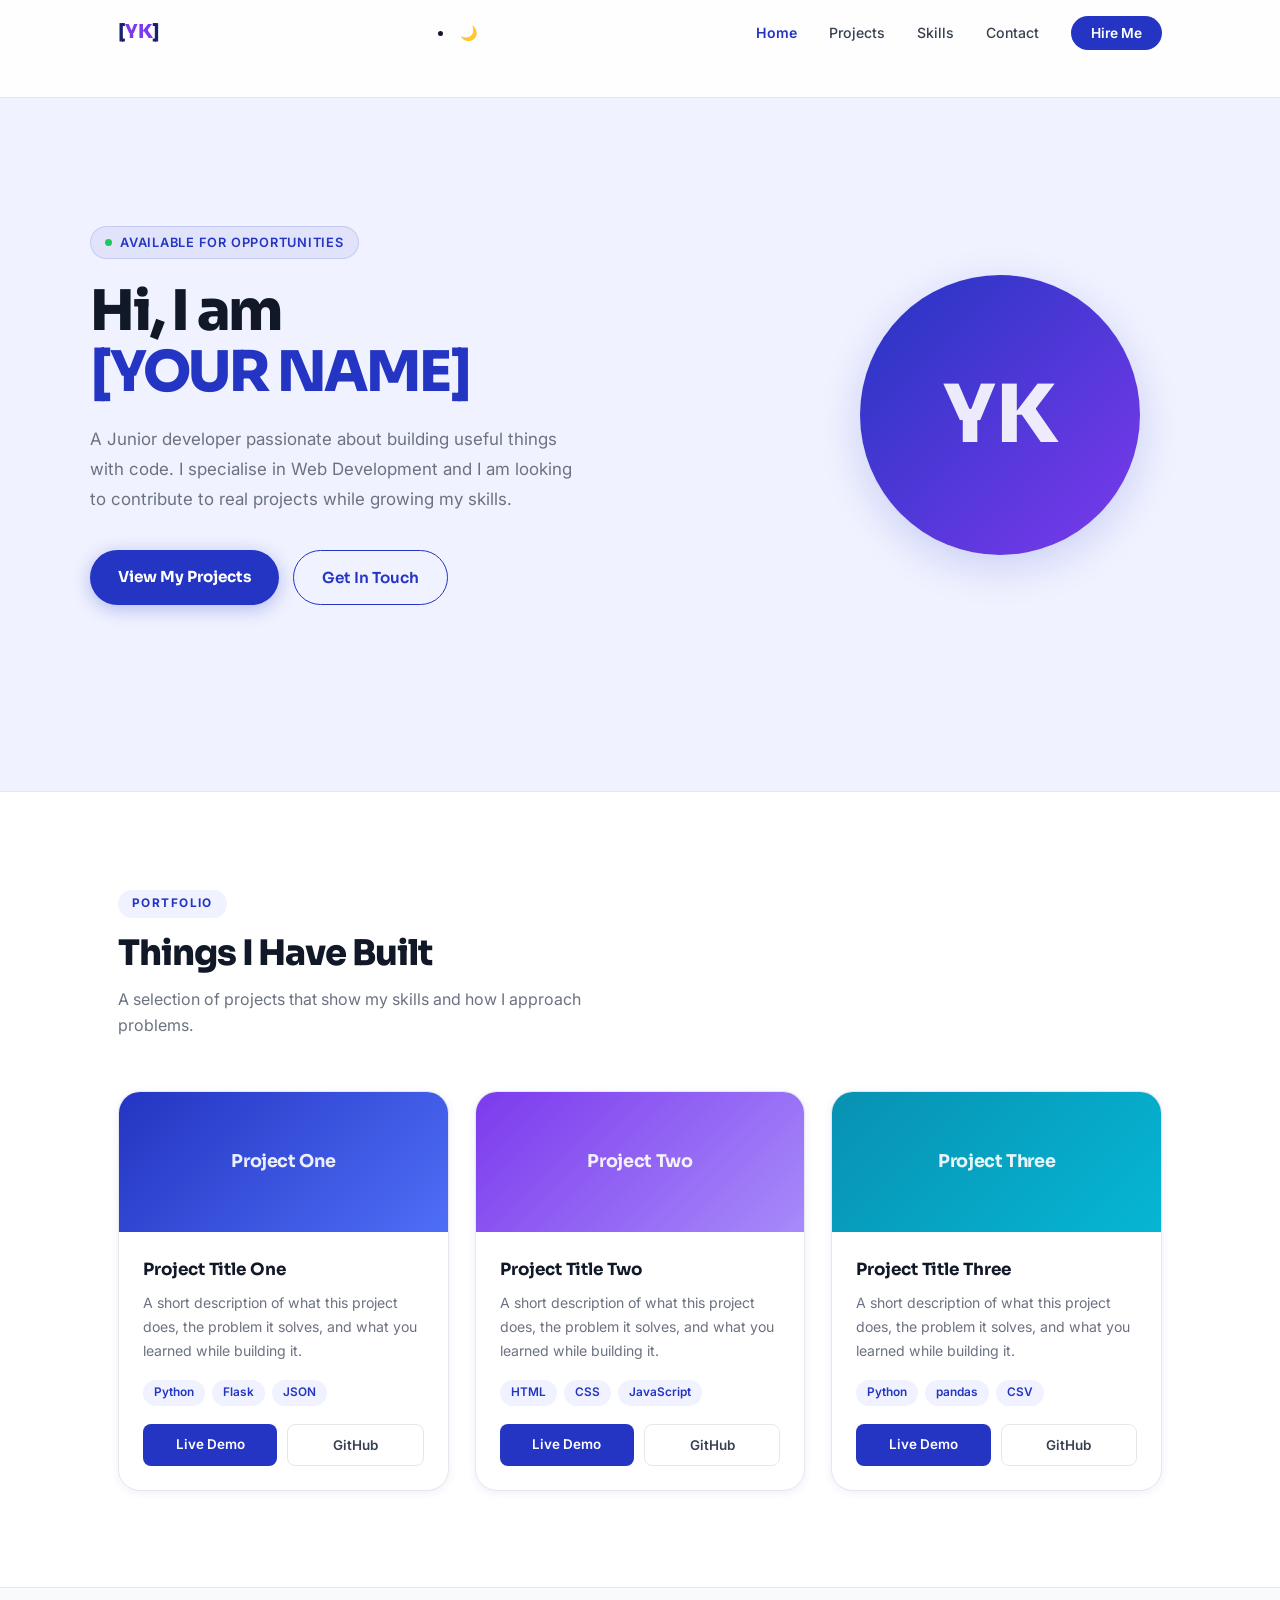
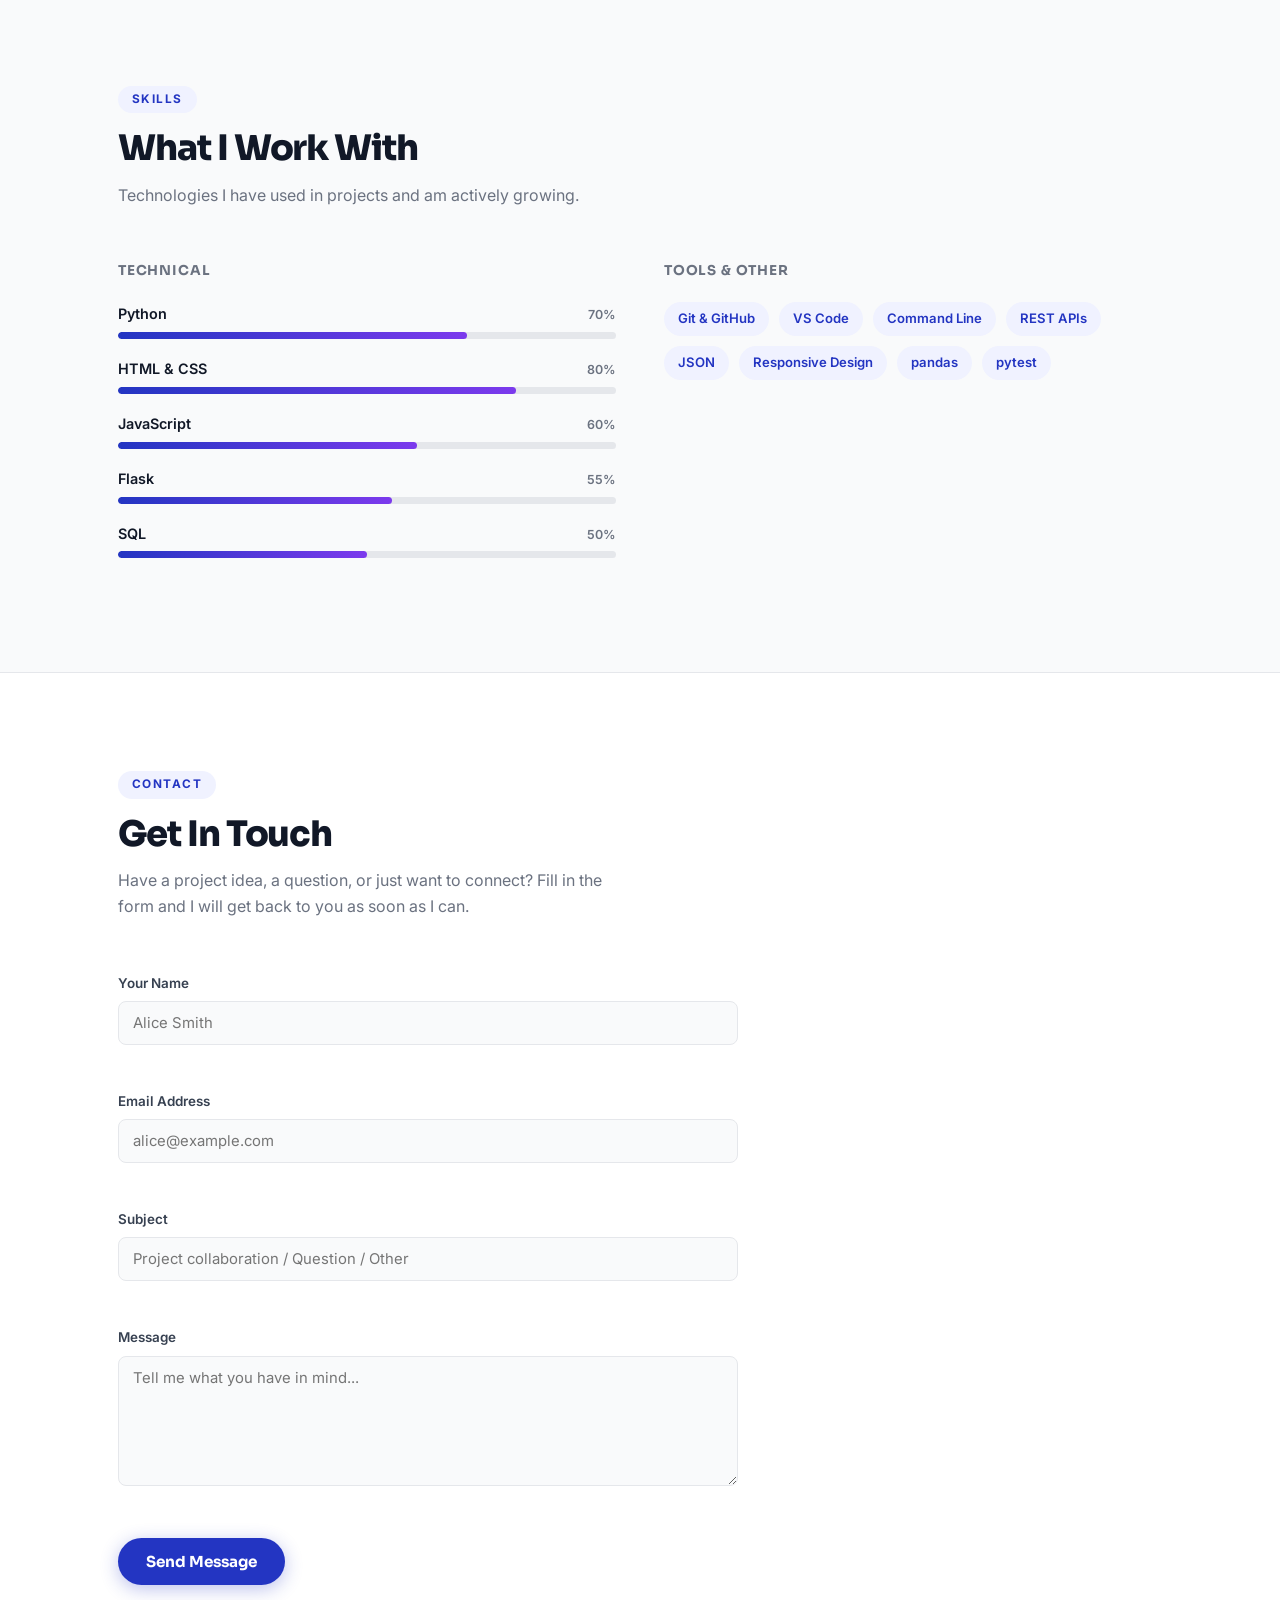
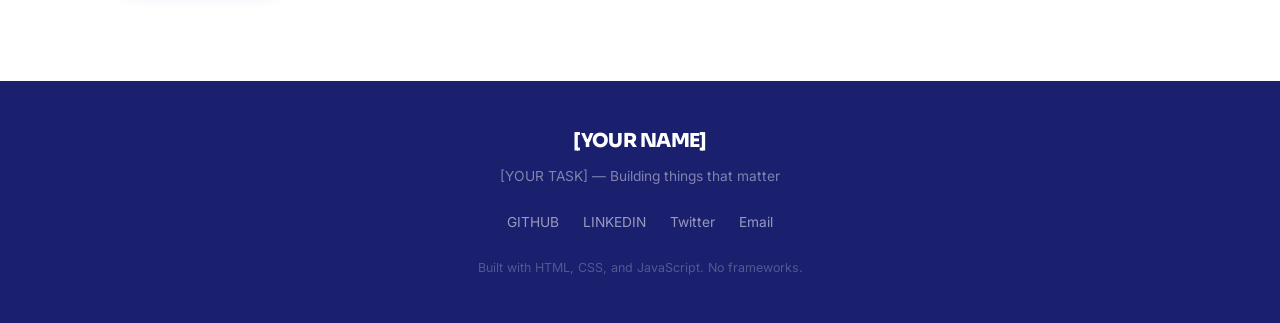
==== commit 4d9ae716: "feat: complete portfolio interactivity and dark mode" ====
--- a/starter_code/portfolio.html
+++ b/starter_code/portfolio.html
@@ -1,54 +1,10 @@
 <!DOCTYPE html>
-<!--
-  portfolio.html
-  ==============
-  Project:    Personal Portfolio Website
-  Difficulty: Beginner
-  Skills:     HTML, CSS, JavaScript
-  Time:       Low (a few hours)
-
-  What you will build:
-      A clean, professional personal portfolio website with five sections:
-      navigation, hero, projects grid, skills list, and a contact form.
-      The site is fully responsive and uses only HTML, CSS, and
-      vanilla JavaScript — no frameworks, no build tools, no installs.
-
-  How to run:
-      Open this file directly in any web browser.
-      No server or install step needed.
-
-  Learning goals:
-      - Writing semantic HTML5 structure
-      - Using CSS Flexbox and CSS Grid for layout
-      - Making a site responsive with media queries
-      - Animating elements on scroll using IntersectionObserver
-      - Validating a contact form with vanilla JavaScript
-      - Organising CSS with custom properties (variables)
-
-  Roadmap:
-      Step 1:  Open the file in a browser — the structure and styles load
-      Step 2:  Replace all placeholder text with your real information
-      Step 3:  Complete the smooth-scroll navigation in initNavigation()
-      Step 4:  Add your real projects to the projects grid (HTML section)
-      Step 5:  Complete the skill bar animation in animateSkillBars()
-      Step 6:  Complete the scroll reveal animation in initScrollReveal()
-      Step 7:  Complete the contact form validation in validateForm()
-      Step 8:  Make the mobile hamburger menu open and close in toggleMenu()
-      Step 9:  Test every section on a 375px mobile screen using DevTools
-      Step 10: Deploy to GitHub Pages (Settings > Pages > Deploy from main)
-
-  Deployment (GitHub Pages):
-      1. Push this file to a GitHub repository as index.html
-      2. Go to repository Settings > Pages
-      3. Set source to "Deploy from a branch" and select main / root
-      4. Your site will be live at https://your-username.github.io/repo-name
--->
 <html lang="en">
 <head>
   <meta charset="UTF-8" />
   <meta name="viewport" content="width=device-width, initial-scale=1.0" />
   <meta name="description" content="Portfolio of [Your Name] — [Your Title]" />
-  <title>SMRITHI KRISHNA — Portfolio</title>
+  <title>[YOUR NAME] — Portfolio</title>
 
   <!-- Google Fonts -->
   <link
@@ -60,8 +16,10 @@
     /* ==============================================================
        CSS CUSTOM PROPERTIES
        Change these to reskin the entire site instantly.
-       ============================================================== */
-       /* =========================
+      ============================================================== */
+
+
+  /* =========================
    DARK MODE VARIABLES
    ========================= */
 
@@ -206,7 +164,7 @@
       color: var(--color-primary-dk);
       letter-spacing: -0.03em;
     }
-    /* TODO Step 2: Replace [YN] with your actual initials */
+   
     .nav-logo span { color: var(--color-accent); }
 
     .nav-links {
@@ -235,7 +193,7 @@
     }
     .nav-cta:hover { opacity: 0.88; text-decoration: none; }
 
-    /* Hamburger icon (mobile only) */
+    /* Hamburger icon */
     .nav-hamburger {
       display: none;
       flex-direction: column;
@@ -400,9 +358,7 @@
       color: rgba(255,255,255,0.9);
       box-shadow: var(--shadow-lg);
       flex-shrink: 0;
-      /* TODO Step 2: Replace this with an <img> tag pointing to your real photo.
-         Example: <img src="photo.jpg" alt="Your Name" class="hero-avatar" />
-         Then remove the background-color and text content. */
+     
     }
 
     /* ==============================================================
@@ -448,9 +404,7 @@
       color: rgba(255,255,255,0.9);
       letter-spacing: -0.02em;
     }
-    /* TODO Step 4: Replace these generic colours with real project screenshots.
-       Use <img src="screenshot.png" alt="..." class="project-banner-img" loading="lazy" />
-       and set height: 180px on .project-card img */
+    
     .banner-blue   { background: linear-gradient(135deg, #2335c2, #4f6ef7); }
     .banner-purple { background: linear-gradient(135deg, #7c3aed, #a78bfa); }
     .banner-teal   { background: linear-gradient(135deg, #0891b2, #06b6d4); }
@@ -704,7 +658,7 @@
   <nav class="navbar" id="navbar">
     <div class="nav-inner">
       <!-- TODO Step 2: Replace [YN] with your initials and [Your Name] below -->
-      <a href="#home" class="nav-logo">[<span>SK</span>]</a>
+      <a href="#home" class="nav-logo">[<span>YK</span>]</a>
 <li>
   <button id="theme-toggle" class="nav-link" style="background:none;border:none;cursor:pointer;">
   🌙
@@ -754,7 +708,7 @@
         <!-- TODO Step 2: Replace with your real name and title -->
         <h1 class="hero-heading">
           Hi, I am<br>
-          <span class="accent">SMRITHI KRISHNA</span>
+          <span class="accent">[YOUR NAME]</span>
         </h1>
 
         <!-- TODO Step 2: Write 2-3 sentences about yourself -->
@@ -771,13 +725,14 @@
         </div>
       </div>
 
+
       <!-- TODO Step 2: Replace the initials with your photo -->
       <div class="hero-avatar-wrap">
         <div class="hero-avatar" aria-label="Profile photo placeholder">
           <!-- Replace this entire div with:
                <img src="your-photo.jpg" alt="[Your Name]" class="hero-avatar" />
           -->
-          SK
+          YK
         </div>
       </div>
     </div>
@@ -801,10 +756,10 @@
       <div class="projects-grid">
 
         <!-- ---- Project Card 1 ---- -->
-        <!-- TODO Step 4: Replace with your real project details -->
+        
         <article class="project-card reveal">
           <div class="project-banner banner-blue">
-            <!-- Replace this with a screenshot: <img src="screenshot.png" alt="Project name" loading="lazy"> -->
+           
             Project One
           </div>
           <div class="project-body">
@@ -819,7 +774,7 @@
               <span class="tag">JSON</span>
             </div>
             <div class="project-links">
-              <!-- TODO Step 4: Replace # with your real GitHub and live URLs -->
+              
               <a href="#" class="project-link project-link--primary" target="_blank" rel="noopener noreferrer">Live Demo</a>
               <a href="#" class="project-link project-link--ghost"   target="_blank" rel="noopener noreferrer">GitHub</a>
             </div>
@@ -1054,14 +1009,14 @@
        FOOTER
        ============================================================ -->
   <footer class="footer">
-    <!-- TODO Step 2: Replace [Your Name] and [Your Title] -->
-    <div class="footer-name">SMRITHI KRISHNA</div>
-    <p class="footer-tagline">Frontend Developer — Building things that matter</p>
+    
+    <div class="footer-name">[YOUR NAME]</div>
+    <p class="footer-tagline">[YOUR TASK] — Building things that matter</p>
 
     <div class="footer-links">
-      <!-- TODO Step 2: Replace # with your real profile URLs -->
-      <a href="#" target="_blank" rel="noopener noreferrer">https://github.com/Smrithikrishna123</a>
-      <a href="#" target="_blank" rel="noopener noreferrer">https://www.linkedin.com/in/smrithi-krishna-741a37374/</a>
+
+      <a href="#" target="_blank" rel="noopener noreferrer">GITHUB</a>
+      <a href="#" target="_blank" rel="noopener noreferrer">LINKEDIN</a>
       <a href="#" target="_blank" rel="noopener noreferrer">Twitter</a>
       <a href="mailto:you@example.com">Email</a>
     </div>
@@ -1076,22 +1031,8 @@
        JAVASCRIPT
        ============================================================ -->
   <script>
-    // ==========================================================
-    // TODO Step 3: initNavigation()
-    // Highlight the correct nav link as the user scrolls between sections.
-    //
-    // Tasks:
-    //   1. Collect all nav links: document.querySelectorAll(".nav-link")
-    //   2. Collect all sections with an id: document.querySelectorAll("section[id]")
-    //   3. Add a "scroll" event listener to window.
-    //   4. On each scroll event, find which section is currently in the
-    //      viewport by comparing window.scrollY to section.offsetTop.
-    //      The active section is the one whose top is just above the middle
-    //      of the viewport:
-    //        section.offsetTop - window.innerHeight / 2 <= window.scrollY
-    //   5. Remove "active" class from all nav links.
-    //   6. Add "active" class to the link whose href matches #<section.id>.
-    // ==========================================================
+
+   
 // =========================
 // DARK MODE TOGGLE
 // =========================
@@ -1157,25 +1098,7 @@
     }
 
 
-    // ==========================================================
-    // TODO Step 8: toggleMenu() and closeMenu()
-    // Open and close the mobile navigation drawer.
-    //
-    // toggleMenu() tasks:
-    //   1. Toggle the "open" class on #hamburger.
-    //   2. Toggle the "open" class on #nav-mobile.
-    //   3. Update aria-expanded on the hamburger button:
-    //        var isOpen = hamburger.classList.contains("open");
-    //        hamburger.setAttribute("aria-expanded", isOpen);
-    //
-    // closeMenu() tasks:
-    //   1. Remove "open" from #hamburger.
-    //   2. Remove "open" from #nav-mobile.
-    //   3. Set aria-expanded to "false".
-    //
-    // Wire toggleMenu() to the hamburger button's onclick below.
-    // closeMenu() is already called by each mobile nav link (see HTML).
-    // ==========================================================
+    
     function toggleMenu() {
       // --- Write your code here ---
        const hamburger = document.getElementById("hamburger");
@@ -1189,7 +1112,7 @@
     }
 
     function closeMenu() {
-      // --- Write your code here ---
+
        const hamburger = document.getElementById("hamburger");
   const mobileNav = document.getElementById("nav-mobile");
 
@@ -1204,21 +1127,6 @@
     document.getElementById("hamburger").addEventListener("click", toggleMenu);
 
 
-    // ==========================================================
-    // TODO Step 5: animateSkillBars()
-    // Animate the skill bar widths from 0% to their data-pct value.
-    //
-    // Tasks:
-    //   1. Select all elements with class "skill-bar":
-    //        document.querySelectorAll(".skill-bar")
-    //   2. Loop through each bar.
-    //   3. Read the target percentage: bar.getAttribute("data-pct")
-    //   4. Set bar.style.width = pct + "%"
-    //      The CSS transition: width 1s ease handles the animation automatically.
-    //
-    // This function is called by initScrollReveal() when the skills section
-    // enters the viewport — so the animation only fires when the user can see it.
-    // ==========================================================
     function animateSkillBars() {
       // --- Write your code here ---
       const bars = document.querySelectorAll(".skill-bar");
@@ -1232,27 +1140,6 @@
     }
 
 
-    // ==========================================================
-    // TODO Step 6: initScrollReveal()
-    // Use IntersectionObserver to reveal elements as they scroll into view.
-    //
-    // Tasks:
-    //   1. Select all elements with class "reveal".
-    //   2. Create an IntersectionObserver:
-    //        var observer = new IntersectionObserver(function(entries) {
-    //            entries.forEach(function(entry) {
-    //                if (entry.isIntersecting) {
-    //                    entry.target.classList.add("visible");
-    //                    // If this is the skills section, animate bars
-    //                    if (entry.target.closest("#skills")) {
-    //                        animateSkillBars();
-    //                    }
-    //                    observer.unobserve(entry.target); // Fire once only
-    //                }
-    //            });
-    //        }, { threshold: 0.15 }); // Fire when 15% of element is visible
-    //   3. Call observer.observe(el) on each reveal element.
-    // ==========================================================
     function initScrollReveal() {
       // --- Write your code here ---
       const revealElements =
@@ -1284,39 +1171,9 @@
     }
 
 
-    // ==========================================================
-    // TODO Step 7: validateForm()
-    // Validate the contact form before "submitting" it.
-    //
-    // Validation rules:
-    //   name    — required, at least 2 characters
-    //   email   — required, must contain "@" and "."
-    //   subject — required, at least 3 characters
-    //   message — required, at least 10 characters
-    //
-    // Tasks:
-    //   1. Read the value from each field using document.getElementById().value.trim()
-    //   2. For each field, check the rule above.
-    //   3. If a rule fails:
-    //        - Show the error message in the field's #<name>-error div.
-    //        - Add the "error-field" CSS class to the input.
-    //        - Set a flag: var isValid = false
-    //   4. If a rule passes:
-    //        - Clear the error div.
-    //        - Remove "error-field" from the input.
-    //   5. If all rules pass (isValid is true):
-    //        - Hide the form: document.getElementById("contact-form").style.display = "none"
-    //        - Show the success message: document.getElementById("form-success").style.display = "block"
-    //        - Note: in a real project you would send the data to a backend here.
-    //          For now, just showing the success message is enough.
-    //   6. Return isValid.
-    // ==========================================================
     function validateForm() {
-      var isValid = true;
-
-      // --- Write your validation code here ---
- 
-  const name = document
+    var isValid = true;
+    const name = document
     .getElementById("name")
     .value.trim();
 
@@ -1384,6 +1241,7 @@
   // Message validation
   if (message.length < 10) {
     showError(
+
       "message",
       "Message must be at least 10 characters"
     );
@@ -1444,6 +1302,6 @@
 });
 
   </script>
-
 </body>
 </html>
+
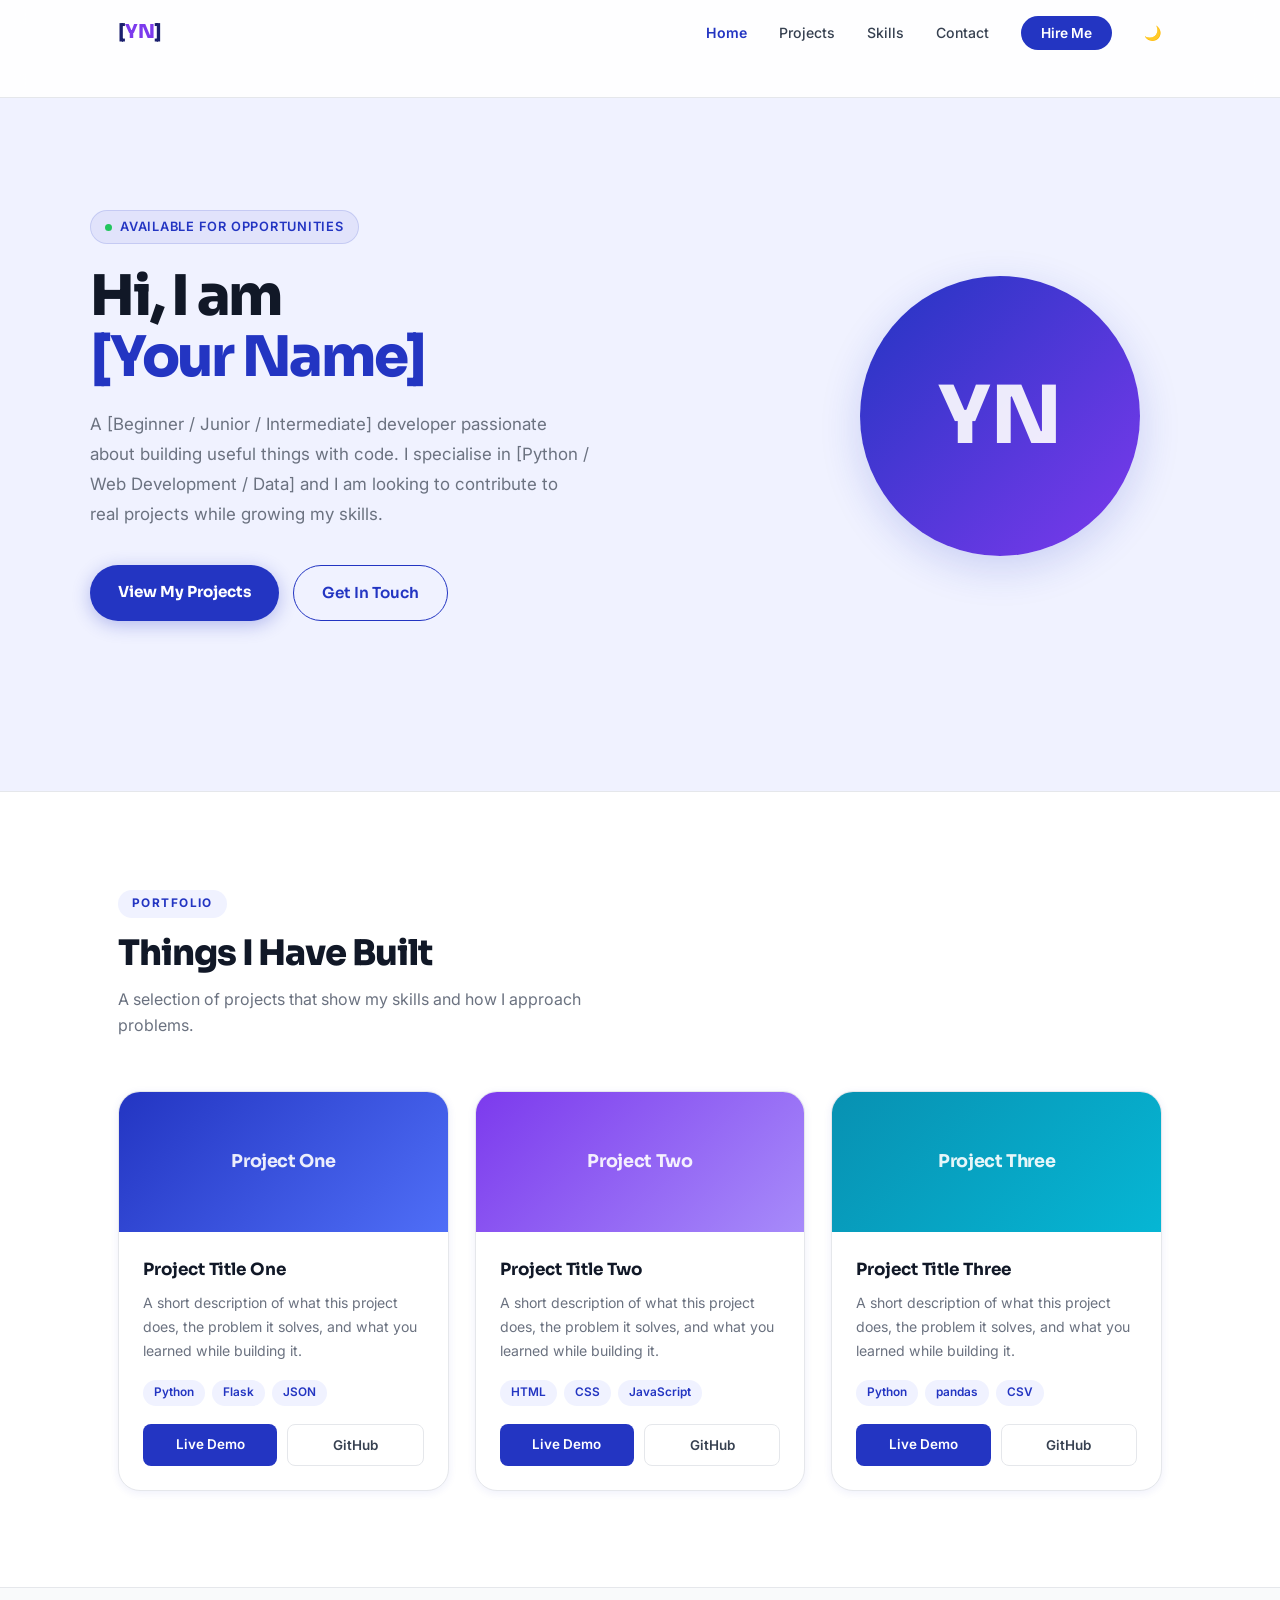
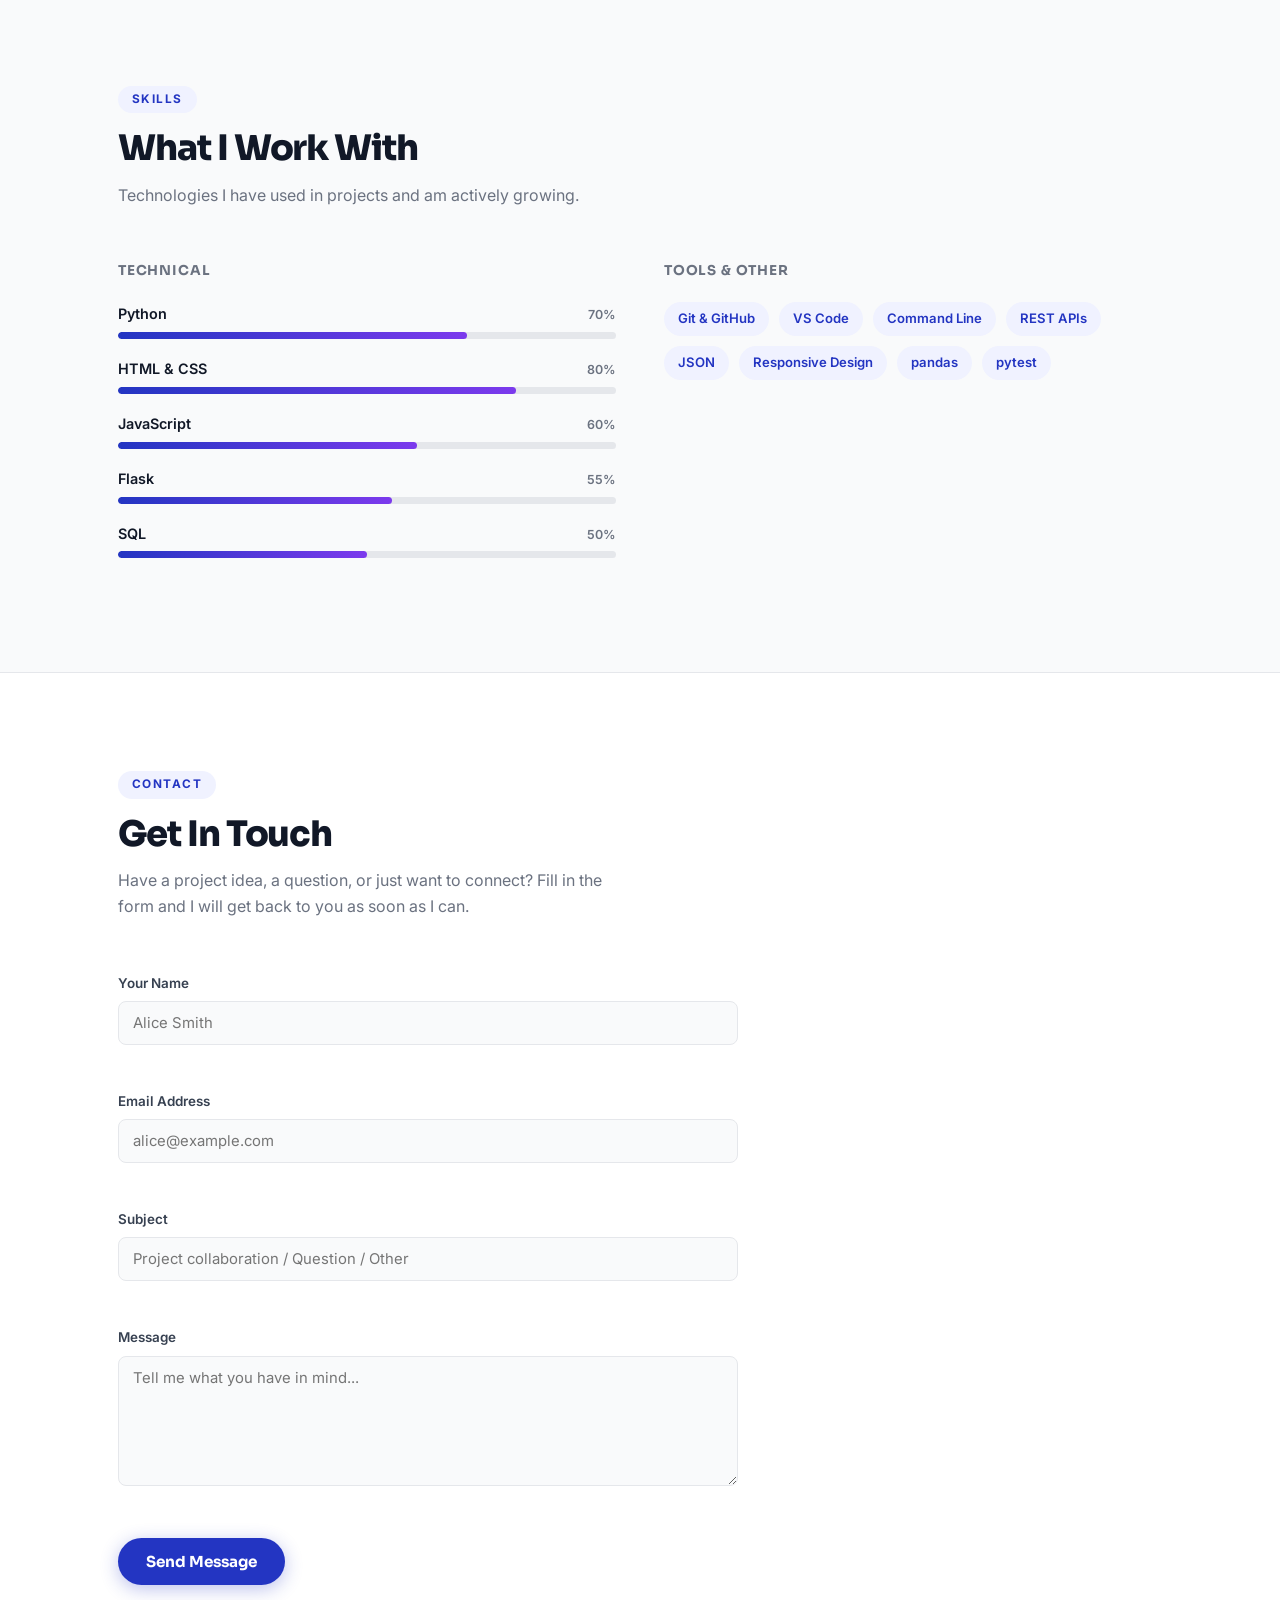
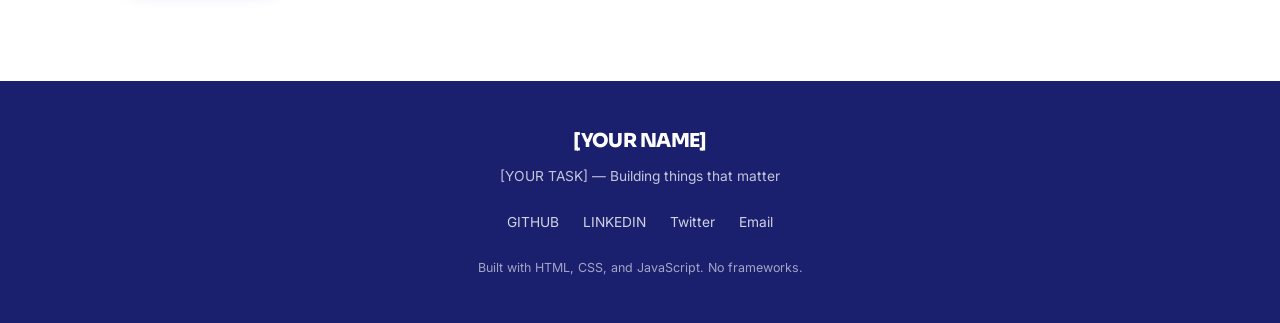
==== commit a428591b: "Merge branch 'main' into feat/smooth-scroll" ====
--- a/starter_code/portfolio.html
+++ b/starter_code/portfolio.html
@@ -1,1307 +1,1646 @@
-<!DOCTYPE html>
+<!doctype html>
+<!--
+  portfolio.html
+  ==============
+  Project:    Personal Portfolio Website
+  Difficulty: Beginner
+  Skills:     HTML, CSS, JavaScript
+  Time:       Low (a few hours)
+
+  What you will build:
+      A clean, professional personal portfolio website with five sections:
+      navigation, hero, projects grid, skills list, and a contact form.
+      The site is fully responsive and uses only HTML, CSS, and
+      vanilla JavaScript — no frameworks, no build tools, no installs.
+
+  How to run:
+      Open this file directly in any web browser.
+      No server or install step needed.
+
+  Learning goals:
+      - Writing semantic HTML5 structure
+      - Using CSS Flexbox and CSS Grid for layout
+      - Making a site responsive with media queries
+      - Animating elements on scroll using IntersectionObserver
+      - Validating a contact form with vanilla JavaScript
+      - Organising CSS with custom properties (variables)
+
+  Roadmap:
+      Step 1:  Open the file in a browser — the structure and styles load
+      Step 2:  Replace all placeholder text with your real information
+      Step 3:  Complete the smooth-scroll navigation in initNavigation()
+      Step 4:  Add your real projects to the projects grid (HTML section)
+      Step 5:  Complete the skill bar animation in animateSkillBars()
+      Step 6:  Complete the scroll reveal animation in initScrollReveal()
+      Step 7:  Complete the contact form validation in validateForm()
+      Step 8:  Make the mobile hamburger menu open and close in toggleMenu()
+      Step 9:  Test every section on a 375px mobile screen using DevTools
+      Step 10: Deploy to GitHub Pages (Settings > Pages > Deploy from main)
+
+  Deployment (GitHub Pages):
+      1. Push this file to a GitHub repository as index.html
+      2. Go to repository Settings > Pages
+      3. Set source to "Deploy from a branch" and select main / root
+      4. Your site will be live at https://your-username.github.io/repo-name
+-->
+
 <html lang="en">
-<head>
-  <meta charset="UTF-8" />
-  <meta name="viewport" content="width=device-width, initial-scale=1.0" />
-  <meta name="description" content="Portfolio of [Your Name] — [Your Title]" />
-  <title>[YOUR NAME] — Portfolio</title>
-
-  <!-- Google Fonts -->
-  <link
-    href="https://fonts.googleapis.com/css2?family=Sora:wght@400;600;700;800&family=Inter:wght@400;500;600&display=swap"
-    rel="stylesheet"
-  />
-
-  <style>
-    /* ==============================================================
+  <head>
+    <meta charset="UTF-8" />
+    <meta name="viewport" content="width=device-width, initial-scale=1.0" />
+    <meta
+      name="description"
+      content="Portfolio of [Your Name] — [Your Title]"
+    />
+    <title>[Your Name] — Portfolio</title>
+
+    <!-- Google Fonts -->
+    <link
+      href="https://fonts.googleapis.com/css2?family=Sora:wght@400;600;700;800&family=Inter:wght@400;500;600&display=swap"
+      rel="stylesheet"
+    />
+
+    <style>
+      /* ==============================================================
        CSS CUSTOM PROPERTIES
        Change these to reskin the entire site instantly.
       ============================================================== */
 
-
-  /* =========================
+      /* =========================
    DARK MODE VARIABLES
    ========================= */
 
-body.dark {
-  --color-text: #f9fafb;
-  --color-text-mid: #d1d5db;
-  --color-text-light: #9ca3af;
-
+ body.dark {
+  /* BUMPED UP: Made text brighter so it stands out against deep blue/slate */
+  --color-text: #ffffff;       /* Pure white for headers/main titles */
+  --color-text-mid: #f3f4f6;   /* Very bright light gray for normal paragraph text */
+  --color-text-light: #cbd5e1; /* Clear, readable light gray for captions/muted text */
+
+  /* Your backgrounds are fine, keeping them deep and clean */
   --color-bg: #0f172a;
   --color-bg-soft: #111827;
   --color-bg-hero: #0b1220;
 
-  --color-border: #1f2937;
-
-  --color-primary: #60a5fa;
-  --color-primary-dk: #3b82f6;
-}
-
-    :root {
-      --color-primary:    #2335c2;
-      --color-primary-dk: #1a1f6e;
-      --color-accent:     #7c3aed;
-      --color-accent-lt:  #a78bfa;
-      --color-yellow:     #fbbf24;
-      --color-text:       #111827;
-      --color-text-mid:   #374151;
-      --color-text-light: #6b7280;
-      --color-border:     #e5e7eb;
-      --color-bg:         #ffffff;
-      --color-bg-soft:    #f9fafb;
-      --color-bg-hero:    #f0f2ff;
-
-      --font-display: "Sora", sans-serif;
-      --font-body:    "Inter", sans-serif;
-
-      --radius-sm: 8px;
-      --radius-md: 14px;
-      --radius-lg: 22px;
-      --radius-full: 9999px;
-
-      --shadow-sm: 0 2px 8px rgba(35, 53, 194, 0.08);
-      --shadow-md: 0 6px 24px rgba(35, 53, 194, 0.13);
-      --shadow-lg: 0 12px 40px rgba(35, 53, 194, 0.18);
-
-      --transition: 0.2s ease;
-    }
-
-    /* ==============================================================
+  /* BUMPED UP: Made borders slightly lighter so they are actually visible */
+  --color-border: #334155; 
+
+  /* ACCENTS: Vibrant blues that pass contrast rules on dark backgrounds */
+  --color-primary: #60a5fa;    /* Bright sky blue */
+  --color-primary-dk: #93c5fd; /* Lightened this up so if it's used for text, it's readable */
+}
+      :root {
+        --color-primary: #2335c2;
+        --color-primary-dk: #1a1f6e;
+        --color-accent: #7c3aed;
+        --color-accent-lt: #a78bfa;
+        --color-yellow: #fbbf24;
+        --color-text: #111827;
+        --color-text-mid: #374151;
+        --color-text-light: #6b7280;
+        --color-border: #e5e7eb;
+        --color-bg: #ffffff;
+        --color-bg-soft: #f9fafb;
+        --color-bg-hero: #f0f2ff;
+
+        --font-display: "Sora", sans-serif;
+        --font-body: "Inter", sans-serif;
+
+        --radius-sm: 8px;
+        --radius-md: 14px;
+        --radius-lg: 22px;
+        --radius-full: 9999px;
+
+        --shadow-sm: 0 2px 8px rgba(35, 53, 194, 0.08);
+        --shadow-md: 0 6px 24px rgba(35, 53, 194, 0.13);
+        --shadow-lg: 0 12px 40px rgba(35, 53, 194, 0.18);
+
+        --transition: 0.2s ease;
+      }
+
+      /* ==============================================================
        RESET
        ============================================================== */
-    *, *::before, *::after { box-sizing: border-box; margin: 0; padding: 0; }
-    html                   { scroll-behavior: smooth; }
-    body {
-      font-family: var(--font-body);
-      color: var(--color-text);
-      background: var(--color-bg);
-      line-height: 1.65;
-      -webkit-font-smoothing: antialiased;
-    }
-    img  { display: block; max-width: 100%; }
-    a    { color: var(--color-primary); text-decoration: none; }
-    a:hover { text-decoration: underline; }
-    ul   { list-style: none; }
-
-    /* ==============================================================
+      *,
+      *::before,
+      *::after {
+        box-sizing: border-box;
+        margin: 0;
+        padding: 0;
+      }
+      html {
+        scroll-behavior: smooth;
+      }
+      body {
+        font-family: var(--font-body);
+        color: var(--color-text);
+        background: var(--color-bg);
+        line-height: 1.65;
+        -webkit-font-smoothing: antialiased;
+      }
+      img {
+        display: block;
+        max-width: 100%;
+      }
+      a {
+        color: var(--color-primary);
+        text-decoration: none;
+      }
+      a:hover {
+        text-decoration: underline;
+      }
+      ul {
+        list-style: none;
+      }
+
+      /* ==============================================================
        SHARED UTILITIES
        ============================================================== */
-    .container {
-      max-width: 1100px;
-      margin: 0 auto;
-      padding: 0 28px;
-    }
-
-    .section-label {
-      display: inline-block;
-      font-size: 0.74rem;
-      font-weight: 700;
-      letter-spacing: 0.12em;
-      text-transform: uppercase;
-      color: var(--color-primary);
-      background: var(--color-bg-hero);
-      border-radius: var(--radius-full);
-      padding: 4px 14px;
-      margin-bottom: 14px;
-    }
-
-    .section-title {
-      font-family: var(--font-display);
-      font-size: clamp(1.6rem, 3vw, 2.2rem);
-      font-weight: 800;
-      color: var(--color-text);
-      letter-spacing: -0.03em;
-      line-height: 1.2;
-      margin-bottom: 12px;
-    }
-
-    .section-sub {
-      font-size: 1rem;
-      color: var(--color-text-light);
-      max-width: 520px;
-      margin-bottom: 52px;
-    }
-
-    /* Scroll-reveal: elements start invisible and slide up into view */
-    .reveal {
-      opacity: 0;
-      transform: translateY(28px);
-      transition: opacity 0.55s ease, transform 0.55s ease;
-    }
-    .reveal.visible {
-      opacity: 1;
-      transform: translateY(0);
-    }
-
-    /* ==============================================================
+      .container {
+        max-width: 1100px;
+        margin: 0 auto;
+        padding: 0 28px;
+      }
+
+      .section-label {
+        display: inline-block;
+        font-size: 0.74rem;
+        font-weight: 700;
+        letter-spacing: 0.12em;
+        text-transform: uppercase;
+        color: var(--color-primary);
+        background: var(--color-bg-hero);
+        border-radius: var(--radius-full);
+        padding: 4px 14px;
+        margin-bottom: 14px;
+      }
+
+      .section-title {
+        font-family: var(--font-display);
+        font-size: clamp(1.6rem, 3vw, 2.2rem);
+        font-weight: 800;
+        color: var(--color-text);
+        letter-spacing: -0.03em;
+        line-height: 1.2;
+        margin-bottom: 12px;
+      }
+
+      .section-sub {
+        font-size: 1rem;
+        color: var(--color-text-light);
+        max-width: 520px;
+        margin-bottom: 52px;
+      }
+
+      /* Scroll-reveal: elements start invisible and slide up into view */
+      .reveal {
+        opacity: 0;
+        transform: translateY(28px);
+        transition:
+          opacity 0.55s ease,
+          transform 0.55s ease;
+      }
+      .reveal.visible {
+        opacity: 1;
+        transform: translateY(0);
+      }
+
+      /* ==============================================================
        NAVIGATION
        ============================================================== */
-    .navbar {
-      position: fixed;
-      top: 0; left: 0; right: 0;
-      z-index: 100;
-      background: rgba(255, 255, 255, 0.92);
-      backdrop-filter: blur(12px);
-      -webkit-backdrop-filter: blur(12px);
-      border-bottom: 1px solid var(--color-border);
-    }
-
-    .nav-inner {
-      max-width: 1100px;
-      margin: 0 auto;
-      padding: 0 28px;
-      height: 64px;
-      display: flex;
-      align-items: center;
-      justify-content: space-between;
-    }
-
-    .nav-logo {
-      font-family: var(--font-display);
-      font-size: 1.2rem;
-      font-weight: 800;
-      color: var(--color-primary-dk);
-      letter-spacing: -0.03em;
-    }
-   
-    .nav-logo span { color: var(--color-accent); }
-
-    .nav-links {
-      display: flex;
-      align-items: center;
-      gap: 32px;
-    }
-
-    .nav-link {
-      font-size: 0.88rem;
-      font-weight: 500;
-      color: var(--color-text-mid);
-      transition: color var(--transition);
-    }
-    .nav-link:hover { color: var(--color-primary); text-decoration: none; }
-    .nav-link.active { color: var(--color-primary); font-weight: 600; }
-
-    .nav-cta {
-      padding: 9px 20px;
-      background: var(--color-primary);
-      color: #fff;
-      border-radius: var(--radius-full);
-      font-size: 0.86rem;
-      font-weight: 600;
-      transition: opacity var(--transition);
-    }
-    .nav-cta:hover { opacity: 0.88; text-decoration: none; }
-
-    /* Hamburger icon */
-    .nav-hamburger {
-      display: none;
-      flex-direction: column;
-      gap: 5px;
-      background: none;
-      border: none;
-      cursor: pointer;
-      padding: 4px;
-    }
-    .nav-hamburger span {
-      display: block;
-      width: 22px; height: 2px;
-      background: var(--color-text);
-      border-radius: 2px;
-      transition: transform var(--transition), opacity var(--transition);
-    }
-    /* Hamburger open state — handled by JS */
-    .nav-hamburger.open span:nth-child(1) { transform: translateY(7px) rotate(45deg); }
-    .nav-hamburger.open span:nth-child(2) { opacity: 0; }
-    .nav-hamburger.open span:nth-child(3) { transform: translateY(-7px) rotate(-45deg); }
-
-    /* Mobile nav drawer */
-    .nav-mobile {
-  display: flex;
-  flex-direction: column;
-  padding: 12px 28px 20px;
-  border-top: 1px solid var(--color-border);
-  background: var(--color-bg);
-
-  /* NEW: hidden state */
-  max-height: 0;
-  overflow: hidden;
-  opacity: 0;
-  transform: translateY(-10px);
-  transition: all 0.3s ease;
-}
-
-.nav-mobile.open {
-  max-height: 300px;
-  opacity: 1;
-  transform: translateY(0);
-}
-
-    /* ==============================================================
+      .navbar {
+        position: fixed;
+        top: 0;
+        left: 0;
+        right: 0;
+        z-index: 100;
+        background: rgba(255, 255, 255, 0.92);
+        backdrop-filter: blur(12px);
+        -webkit-backdrop-filter: blur(12px);
+        border-bottom: 1px solid var(--color-border);
+      }
+
+      body.dark .navbar {
+        background: rgba(15, 23, 42, 0.92);
+      }
+
+      .nav-inner {
+        max-width: 1100px;
+        margin: 0 auto;
+        padding: 0 28px;
+        height: 64px;
+        display: flex;
+        align-items: center;
+        justify-content: space-between;
+      }
+
+      .nav-logo {
+        font-family: var(--font-display);
+        font-size: 1.2rem;
+        font-weight: 800;
+        color: var(--color-primary-dk);
+        letter-spacing: -0.03em;
+      }
+
+      /* TODO Step 2: Replace [YN] with your actual initials */
+      .nav-logo span {
+        color: var(--color-accent);
+      }
+
+      .nav-links {
+        display: flex;
+        align-items: center;
+        gap: 32px;
+      }
+
+      .nav-link {
+        font-size: 0.88rem;
+        font-weight: 500;
+        color: var(--color-text-mid);
+        transition: color var(--transition);
+      }
+      .nav-link:hover {
+        color: var(--color-primary);
+        text-decoration: none;
+      }
+      .nav-link.active {
+        color: var(--color-primary);
+        font-weight: 600;
+      }
+
+      .nav-cta {
+        padding: 9px 20px;
+        background: var(--color-primary);
+        color: #fff;
+        border-radius: var(--radius-full);
+        font-size: 0.86rem;
+        font-weight: 600;
+        transition: opacity var(--transition);
+      }
+      .nav-cta:hover {
+        opacity: 0.88;
+        text-decoration: none;
+      }
+
+      /* Hamburger icon (mobile only) */
+      .nav-hamburger {
+        display: none;
+        flex-direction: column;
+        gap: 5px;
+        background: none;
+        border: none;
+        cursor: pointer;
+        padding: 4px;
+      }
+      .nav-hamburger span {
+        display: block;
+        width: 22px;
+        height: 2px;
+        background: var(--color-text);
+        border-radius: 2px;
+        transition:
+          transform var(--transition),
+          opacity var(--transition);
+      }
+      /* Hamburger open state — handled by JS */
+      .nav-hamburger.open span:nth-child(1) {
+        transform: translateY(7px) rotate(45deg);
+      }
+      .nav-hamburger.open span:nth-child(2) {
+        opacity: 0;
+      }
+      .nav-hamburger.open span:nth-child(3) {
+        transform: translateY(-7px) rotate(-45deg);
+      }
+
+      /* Mobile nav drawer */
+      .nav-mobile {
+        display: flex;
+        flex-direction: column;
+        padding: 12px 28px 20px;
+        border-top: 1px solid var(--color-border);
+        background: var(--color-bg);
+
+        /* NEW: hidden state */
+        max-height: 0;
+        overflow: hidden;
+        opacity: 0;
+        transform: translateY(-10px);
+        transition: all 0.3s ease;
+      }
+
+      .nav-mobile.open {
+        max-height: 300px;
+        opacity: 1;
+        transform: translateY(0);
+      }
+
+      /* ==============================================================
        HERO SECTION
        ============================================================== */
-    .hero {
-      padding: 130px 28px 90px;
-      background: var(--color-bg-hero);
-      border-bottom: 1px solid var(--color-border);
-      min-height: 88vh;
-      display: flex;
-      align-items: center;
-    }
-
-    .hero-inner {
-      max-width: 1100px;
-      margin: 0 auto;
-      display: grid;
-      grid-template-columns: 1fr 380px;
-      gap: 64px;
-      align-items: center;
-      width: 100%;
-    }
-
-    .hero-tag {
-      display: inline-flex;
-      align-items: center;
-      gap: 8px;
-      font-size: 0.8rem;
-      font-weight: 600;
-      letter-spacing: 0.06em;
-      text-transform: uppercase;
-      color: var(--color-primary);
-      background: rgba(35, 53, 194, 0.07);
-      border: 1px solid rgba(35, 53, 194, 0.15);
-      border-radius: var(--radius-full);
-      padding: 5px 14px;
-      margin-bottom: 22px;
-    }
-    .hero-tag-dot {
-      width: 7px; height: 7px;
-      border-radius: 50%;
-      background: #22c55e;
-    }
-
-    .hero-heading {
-      font-family: var(--font-display);
-      font-size: clamp(2.2rem, 5vw, 3.5rem);
-      font-weight: 800;
-      color: var(--color-text);
-      letter-spacing: -0.04em;
-      line-height: 1.1;
-      margin-bottom: 20px;
-    }
-    .hero-heading .accent { color: var(--color-primary); }
-
-    .hero-sub {
-      font-size: 1.06rem;
-      color: var(--color-text-light);
-      line-height: 1.78;
-      max-width: 500px;
-      margin-bottom: 36px;
-    }
-
-    .hero-actions {
-      display: flex;
-      gap: 14px;
-      flex-wrap: wrap;
-    }
-
-    .btn-primary {
-      padding: 14px 28px;
-      background: var(--color-primary);
-      color: #fff;
-      border: none;
-      border-radius: var(--radius-full);
-      font-family: var(--font-display);
-      font-size: 0.95rem;
-      font-weight: 700;
-      cursor: pointer;
-      box-shadow: 0 4px 18px rgba(35, 53, 194, 0.3);
-      transition: opacity var(--transition), transform var(--transition);
-      text-decoration: none;
-      display: inline-block;
-    }
-    .btn-primary:hover {
-      opacity: 0.9; transform: translateY(-2px); text-decoration: none;
-    }
-
-    .btn-ghost {
-      padding: 14px 28px;
-      background: transparent;
-      color: var(--color-primary);
-      border: 1.5px solid var(--color-primary);
-      border-radius: var(--radius-full);
-      font-family: var(--font-display);
-      font-size: 0.95rem;
-      font-weight: 600;
-      cursor: pointer;
-      transition: background var(--transition);
-      text-decoration: none;
-      display: inline-block;
-    }
-    .btn-ghost:hover { background: var(--color-bg-hero); text-decoration: none; }
-
-    /* Avatar placeholder on the right side of the hero */
-    .hero-avatar-wrap {
-      display: flex;
-      justify-content: center;
-    }
-    .hero-avatar {
-      width: 280px; height: 280px;
-      border-radius: 50%;
-      background: linear-gradient(135deg, var(--color-primary) 0%, var(--color-accent) 100%);
-      display: flex;
-      align-items: center;
-      justify-content: center;
-      font-family: var(--font-display);
-      font-size: 5rem;
-      font-weight: 800;
-      color: rgba(255,255,255,0.9);
-      box-shadow: var(--shadow-lg);
-      flex-shrink: 0;
-     
-    }
-
-    /* ==============================================================
+      .hero {
+        padding: 130px 28px 90px;
+        background: var(--color-bg-hero);
+        border-bottom: 1px solid var(--color-border);
+        min-height: 88vh;
+        display: flex;
+        align-items: center;
+      }
+
+      .hero-inner {
+        max-width: 1100px;
+        margin: 0 auto;
+        display: grid;
+        grid-template-columns: 1fr 380px;
+        gap: 64px;
+        align-items: center;
+        width: 100%;
+      }
+
+      .hero-tag {
+        display: inline-flex;
+        align-items: center;
+        gap: 8px;
+        font-size: 0.8rem;
+        font-weight: 600;
+        letter-spacing: 0.06em;
+        text-transform: uppercase;
+        color: var(--color-primary);
+        background: rgba(35, 53, 194, 0.07);
+        border: 1px solid rgba(35, 53, 194, 0.15);
+        border-radius: var(--radius-full);
+        padding: 5px 14px;
+        margin-bottom: 22px;
+      }
+      .hero-tag-dot {
+        width: 7px;
+        height: 7px;
+        border-radius: 50%;
+        background: #22c55e;
+      }
+
+      .hero-heading {
+        font-family: var(--font-display);
+        font-size: clamp(2.2rem, 5vw, 3.5rem);
+        font-weight: 800;
+        color: var(--color-text);
+        letter-spacing: -0.04em;
+        line-height: 1.1;
+        margin-bottom: 20px;
+      }
+      .hero-heading .accent {
+        color: var(--color-primary);
+      }
+
+      .hero-sub {
+        font-size: 1.06rem;
+        color: var(--color-text-light);
+        line-height: 1.78;
+        max-width: 500px;
+        margin-bottom: 36px;
+      }
+
+      .hero-actions {
+        display: flex;
+        gap: 14px;
+        flex-wrap: wrap;
+      }
+
+      .btn-primary {
+        padding: 14px 28px;
+        background: var(--color-primary);
+        color: #fff;
+        border: none;
+        border-radius: var(--radius-full);
+        font-family: var(--font-display);
+        font-size: 0.95rem;
+        font-weight: 700;
+        cursor: pointer;
+        box-shadow: 0 4px 18px rgba(35, 53, 194, 0.3);
+        transition:
+          opacity var(--transition),
+          transform var(--transition);
+        text-decoration: none;
+        display: inline-block;
+      }
+      .btn-primary:hover {
+        opacity: 0.9;
+        transform: translateY(-2px);
+        text-decoration: none;
+      }
+
+      .btn-ghost {
+        padding: 14px 28px;
+        background: transparent;
+        color: var(--color-primary);
+        border: 1.5px solid var(--color-primary);
+        border-radius: var(--radius-full);
+        font-family: var(--font-display);
+        font-size: 0.95rem;
+        font-weight: 600;
+        cursor: pointer;
+        transition: background var(--transition);
+        text-decoration: none;
+        display: inline-block;
+      }
+      .btn-ghost:hover {
+        background: var(--color-bg-hero);
+        text-decoration: none;
+      }
+
+      /* Avatar placeholder on the right side of the hero */
+      .hero-avatar-wrap {
+        display: flex;
+        justify-content: center;
+      }
+      .hero-avatar {
+        width: 280px;
+        height: 280px;
+        border-radius: 50%;
+        background: linear-gradient(
+          135deg,
+          var(--color-primary) 0%,
+          var(--color-accent) 100%
+        );
+        display: flex;
+        align-items: center;
+        justify-content: center;
+        font-family: var(--font-display);
+        font-size: 5rem;
+        font-weight: 800;
+        color: rgba(255, 255, 255, 0.9);
+        box-shadow: var(--shadow-lg);
+        flex-shrink: 0;
+
+        /* TODO Step 2: Replace this with an <img> tag pointing to your real photo.
+         Example: <img src="photo.jpg" alt="Your Name" class="hero-avatar" />
+         Then remove the background-color and text content. */
+      }
+
+      /* ==============================================================
        PROJECTS SECTION
        ============================================================== */
-    .projects-section {
-      padding: 96px 0;
-      background: var(--color-bg);
-    }
-
-    .projects-grid {
-      display: grid;
-      grid-template-columns: repeat(auto-fill, minmax(300px, 1fr));
-      gap: 26px;
-    }
-
-    .project-card {
-      border: 1.5px solid var(--color-border);
-      border-radius: var(--radius-lg);
-      overflow: hidden;
-      background: var(--color-bg);
-      box-shadow: var(--shadow-sm);
-      display: flex;
-      flex-direction: column;
-      transition: box-shadow var(--transition), transform var(--transition),
-                  border-color var(--transition);
-    }
-    .project-card:hover {
-      box-shadow: var(--shadow-md);
-      transform: translateY(-5px);
-      border-color: rgba(35, 53, 194, 0.25);
-    }
-
-    /* Coloured banner at the top of each card */
-    .project-banner {
-      height: 140px;
-      display: flex;
-      align-items: center;
-      justify-content: center;
-      font-family: var(--font-display);
-      font-size: 1.1rem;
-      font-weight: 700;
-      color: rgba(255,255,255,0.9);
-      letter-spacing: -0.02em;
-    }
-    
-    .banner-blue   { background: linear-gradient(135deg, #2335c2, #4f6ef7); }
-    .banner-purple { background: linear-gradient(135deg, #7c3aed, #a78bfa); }
-    .banner-teal   { background: linear-gradient(135deg, #0891b2, #06b6d4); }
-
-    .project-body { padding: 24px; flex: 1; display: flex; flex-direction: column; }
-
-    .project-title {
-      font-family: var(--font-display);
-      font-size: 1.05rem;
-      font-weight: 700;
-      color: var(--color-text);
-      margin-bottom: 8px;
-    }
-
-    .project-desc {
-      font-size: 0.88rem;
-      color: var(--color-text-light);
-      line-height: 1.68;
-      flex: 1;
-      margin-bottom: 18px;
-    }
-
-    .project-tags {
-      display: flex;
-      flex-wrap: wrap;
-      gap: 7px;
-      margin-bottom: 18px;
-    }
-    .tag {
-      font-size: 0.74rem;
-      font-weight: 600;
-      padding: 3px 11px;
-      border-radius: var(--radius-full);
-      background: var(--color-bg-hero);
-      color: var(--color-primary);
-    }
-
-    .project-links { display: flex; gap: 10px; }
-    .project-link {
-      flex: 1;
-      padding: 9px 14px;
-      font-size: 0.84rem;
-      font-weight: 600;
-      text-align: center;
-      border-radius: var(--radius-sm);
-      transition: background var(--transition), color var(--transition);
-    }
-    .project-link--primary {
-      background: var(--color-primary);
-      color: #fff;
-    }
-    .project-link--primary:hover { opacity: 0.88; text-decoration: none; color: #fff; }
-    .project-link--ghost {
-      border: 1.5px solid var(--color-border);
-      color: var(--color-text-mid);
-    }
-    .project-link--ghost:hover { border-color: var(--color-primary); color: var(--color-primary); text-decoration: none; }
-
-    /* ==============================================================
+      .projects-section {
+        padding: 96px 0;
+        background: var(--color-bg);
+      }
+
+      .projects-grid {
+        display: grid;
+        grid-template-columns: repeat(auto-fill, minmax(300px, 1fr));
+        gap: 26px;
+      }
+
+      .project-card {
+        border: 1.5px solid var(--color-border);
+        border-radius: var(--radius-lg);
+        overflow: hidden;
+        background: var(--color-bg);
+        box-shadow: var(--shadow-sm);
+        display: flex;
+        flex-direction: column;
+        transition:
+          box-shadow var(--transition),
+          transform var(--transition),
+          border-color var(--transition);
+      }
+      .project-card:hover {
+        box-shadow: var(--shadow-md);
+        transform: translateY(-5px);
+        border-color: rgba(35, 53, 194, 0.25);
+      }
+
+      /* Coloured banner at the top of each card */
+      .project-banner {
+        height: 140px;
+        display: flex;
+        align-items: center;
+        justify-content: center;
+        font-family: var(--font-display);
+        font-size: 1.1rem;
+        font-weight: 700;
+        color: rgba(255, 255, 255, 0.9);
+        letter-spacing: -0.02em;
+      }
+
+      /* TODO Step 4: Replace these generic colours with real project screenshots.
+       Use <img src="screenshot.png" alt="..." class="project-banner-img" loading="lazy" />
+       and set height: 180px on .project-card img */
+
+      .banner-blue {
+        background: linear-gradient(135deg, #2335c2, #4f6ef7);
+      }
+      .banner-purple {
+        background: linear-gradient(135deg, #7c3aed, #a78bfa);
+      }
+      .banner-teal {
+        background: linear-gradient(135deg, #0891b2, #06b6d4);
+      }
+
+      .project-body {
+        padding: 24px;
+        flex: 1;
+        display: flex;
+        flex-direction: column;
+      }
+
+      .project-title {
+        font-family: var(--font-display);
+        font-size: 1.05rem;
+        font-weight: 700;
+        color: var(--color-text);
+        margin-bottom: 8px;
+      }
+
+      .project-desc {
+        font-size: 0.88rem;
+        color: var(--color-text-light);
+        line-height: 1.68;
+        flex: 1;
+        margin-bottom: 18px;
+      }
+
+      .project-tags {
+        display: flex;
+        flex-wrap: wrap;
+        gap: 7px;
+        margin-bottom: 18px;
+      }
+      .tag {
+        font-size: 0.74rem;
+        font-weight: 600;
+        padding: 3px 11px;
+        border-radius: var(--radius-full);
+        background: var(--color-bg-hero);
+        color: var(--color-primary);
+      }
+
+      .project-links {
+        display: flex;
+        gap: 10px;
+      }
+      .project-link {
+        flex: 1;
+        padding: 9px 14px;
+        font-size: 0.84rem;
+        font-weight: 600;
+        text-align: center;
+        border-radius: var(--radius-sm);
+        transition:
+          background var(--transition),
+          color var(--transition);
+      }
+      .project-link--primary {
+        background: var(--color-primary);
+        color: #fff;
+      }
+      .project-link--primary:hover {
+        opacity: 0.88;
+        text-decoration: none;
+        color: #fff;
+      }
+      .project-link--ghost {
+        border: 1.5px solid var(--color-border);
+        color: var(--color-text-mid);
+      }
+      .project-link--ghost:hover {
+        border-color: var(--color-primary);
+        color: var(--color-primary);
+        text-decoration: none;
+      }
+
+      /* ==============================================================
        SKILLS SECTION
        ============================================================== */
-    .skills-section {
-      padding: 96px 0;
-      background: var(--color-bg-soft);
-      border-top: 1px solid var(--color-border);
-      border-bottom: 1px solid var(--color-border);
-    }
-
-    .skills-grid {
-      display: grid;
-      grid-template-columns: 1fr 1fr;
-      gap: 48px;
-    }
-
-    .skills-group-title {
-      font-family: var(--font-display);
-      font-size: 0.85rem;
-      font-weight: 700;
-      letter-spacing: 0.06em;
-      text-transform: uppercase;
-      color: var(--color-text-light);
-      margin-bottom: 20px;
-    }
-
-    .skill-item { margin-bottom: 18px; }
-
-    .skill-header {
-      display: flex;
-      justify-content: space-between;
-      align-items: baseline;
-      margin-bottom: 6px;
-    }
-    .skill-name {
-      font-size: 0.9rem;
-      font-weight: 600;
-      color: var(--color-text);
-    }
-    .skill-pct {
-      font-size: 0.78rem;
-      font-weight: 600;
-      color: var(--color-text-light);
-    }
-
-    .skill-track {
-      height: 7px;
-      background: var(--color-border);
-      border-radius: var(--radius-full);
-      overflow: hidden;
-    }
-    /* Width starts at 0 and is animated to data-pct by JS */
-    .skill-bar {
-      height: 100%;
-      width: 0%;
-      background: linear-gradient(90deg, var(--color-primary), var(--color-accent));
-      border-radius: var(--radius-full);
-      transition: width 1s ease;
-    }
-
-    /* ==============================================================
+      .skills-section {
+        padding: 96px 0;
+        background: var(--color-bg-soft);
+        border-top: 1px solid var(--color-border);
+        border-bottom: 1px solid var(--color-border);
+      }
+
+      .skills-grid {
+        display: grid;
+        grid-template-columns: 1fr 1fr;
+        gap: 48px;
+      }
+
+      .skills-group-title {
+        font-family: var(--font-display);
+        font-size: 0.85rem;
+        font-weight: 700;
+        letter-spacing: 0.06em;
+        text-transform: uppercase;
+        color: var(--color-text-light);
+        margin-bottom: 20px;
+      }
+
+      .skill-item {
+        margin-bottom: 18px;
+      }
+
+      .skill-header {
+        display: flex;
+        justify-content: space-between;
+        align-items: baseline;
+        margin-bottom: 6px;
+      }
+      .skill-name {
+        font-size: 0.9rem;
+        font-weight: 600;
+        color: var(--color-text);
+      }
+      .skill-pct {
+        font-size: 0.78rem;
+        font-weight: 600;
+        color: var(--color-text-light);
+      }
+
+      .skill-track {
+        height: 7px;
+        background: var(--color-border);
+        border-radius: var(--radius-full);
+        overflow: hidden;
+      }
+      /* Width starts at 0 and is animated to data-pct by JS */
+      .skill-bar {
+        height: 100%;
+        width: 0%;
+        background: linear-gradient(
+          90deg,
+          var(--color-primary),
+          var(--color-accent)
+        );
+        border-radius: var(--radius-full);
+        transition: width 1s ease;
+      }
+
+      /* ==============================================================
        CONTACT SECTION
        ============================================================== */
-    .contact-section {
-      padding: 96px 0;
-      background: var(--color-bg);
-    }
-
-    .contact-inner {
-      max-width: 620px;
-    }
-
-    .form-group {
-      margin-bottom: 22px;
-    }
-
-    label {
-      display: block;
-      font-size: 0.84rem;
-      font-weight: 600;
-      color: var(--color-text-mid);
-      margin-bottom: 7px;
-    }
-
-    .form-control {
-      width: 100%;
-      padding: 12px 14px;
-      border: 1.5px solid var(--color-border);
-      border-radius: var(--radius-sm);
-      font-family: var(--font-body);
-      font-size: 0.93rem;
-      color: var(--color-text);
-      background: var(--color-bg-soft);
-      transition: border-color var(--transition), box-shadow var(--transition);
-    }
-    .form-control:focus {
-      outline: none;
-      border-color: var(--color-primary);
-      box-shadow: 0 0 0 3px rgba(35, 53, 194, 0.1);
-      background: #fff;
-    }
-    .form-control.error-field { border-color: #dc2626; }
-
-    textarea.form-control {
-      resize: vertical;
-      min-height: 130px;
-    }
-
-    .form-error {
-      font-size: 0.8rem;
-      color: #dc2626;
-      margin-top: 5px;
-      min-height: 18px;
-      font-weight: 500;
-    }
-
-    .form-success {
-      padding: 14px 18px;
-      background: #dcfce7;
-      border: 1px solid #86efac;
-      border-radius: var(--radius-sm);
-      font-size: 0.88rem;
-      color: #166534;
-      font-weight: 500;
-      display: none;
-      margin-bottom: 16px;
-    }
-
-    /* ==============================================================
-       FOOTER
-       ============================================================== */
-    .footer {
-      background: var(--color-primary-dk);
-      padding: 44px 28px;
-      text-align: center;
-    }
-    .footer-name {
-      font-family: var(--font-display);
-      font-size: 1.2rem;
-      font-weight: 800;
-      color: #fff;
-      letter-spacing: -0.03em;
-      margin-bottom: 8px;
-    }
-    .footer-tagline {
-      font-size: 0.86rem;
-      color: rgba(255,255,255,0.45);
-      margin-bottom: 24px;
-    }
-    .footer-links {
-      display: flex;
-      justify-content: center;
-      gap: 24px;
-      flex-wrap: wrap;
-    }
-    .footer-links a {
-      font-size: 0.86rem;
-      color: rgba(255,255,255,0.55);
-      transition: color var(--transition);
-    }
-    .footer-links a:hover { color: #fff; text-decoration: none; }
-    .footer-copy {
-      font-size: 0.78rem;
-      color: rgba(255,255,255,0.25);
-      margin-top: 24px;
-    }
-
-    /* ==============================================================
+      .contact-section {
+        padding: 96px 0;
+        background: var(--color-bg);
+      }
+
+      .contact-inner {
+        max-width: 620px;
+      }
+
+      .form-group {
+        margin-bottom: 22px;
+      }
+
+      label {
+        display: block;
+        font-size: 0.84rem;
+        font-weight: 600;
+        color: var(--color-text-mid);
+        margin-bottom: 7px;
+      }
+
+      .form-control {
+        width: 100%;
+        padding: 12px 14px;
+        border: 1.5px solid var(--color-border);
+        border-radius: var(--radius-sm);
+        font-family: var(--font-body);
+        font-size: 0.93rem;
+        color: var(--color-text);
+        background: var(--color-bg-soft);
+        transition:
+          border-color var(--transition),
+          box-shadow var(--transition);
+      }
+      .form-control:focus {
+        outline: none;
+        border-color: var(--color-primary);
+        box-shadow: 0 0 0 3px rgba(35, 53, 194, 0.1);
+        background: #fff;
+      }
+      .form-control.error-field {
+        border-color: #dc2626;
+      }
+
+      textarea.form-control {
+        resize: vertical;
+        min-height: 130px;
+      }
+
+      .form-error {
+        font-size: 0.8rem;
+        color: #dc2626;
+        margin-top: 5px;
+        min-height: 18px;
+        font-weight: 500;
+      }
+
+      .form-success {
+        padding: 14px 18px;
+        background: #dcfce7;
+        border: 1px solid #86efac;
+        border-radius: var(--radius-sm);
+        font-size: 0.88rem;
+        color: #166534;
+        font-weight: 500;
+        display: none;
+        margin-bottom: 16px;
+      }
+
+      
+/* LIGHT MODE (Default): Deep blue background, clean white text */
+.contact-section button, 
+.btn-primary, 
+.submit-btn {
+  color: #ffffff !important; 
+  font-weight: 700;
+}
+
+/* DARK MODE: Light blue background, crisp black text */
+body.dark .contact-section button, 
+body.dark .btn-primary, 
+body.dark .submit-btn {
+  color: #0f172a !important;
+}
+
+ /* ==============================================================
+   FOOTER STRUCTURE
+   ============================================================== */
+.footer {
+  background: var(--color-primary-dk);
+  padding: 44px 28px;
+  text-align: center;
+}
+.footer-name {
+  font-family: var(--font-display);
+  font-size: 1.2rem;
+  font-weight: 800;
+  letter-spacing: -0.03em;
+  margin-bottom: 8px;
+}
+.footer-tagline {
+  font-size: 0.86rem;
+  margin-bottom: 24px;
+}
+.footer-links {
+  display: flex;
+  justify-content: center;
+  gap: 24px;
+  flex-wrap: wrap;
+}
+.footer-links a {
+  font-size: 0.86rem;
+  transition: color var(--transition);
+}
+.footer-links a:hover {
+  text-decoration: underline;
+}
+.footer-copy {
+  font-size: 0.78rem;
+  margin-top: 24px;
+}
+
+/* ==============================================================
+   FOOTER COLORS: LIGHT MODE (Default - White Text)
+   ============================================================== */
+.footer-name {
+  color: #ffffff !important;
+}
+.footer-tagline {
+  color: rgba(255, 255, 255, 0.75) !important;
+}
+.footer-links a {
+  color: rgba(255, 255, 255, 0.8) !important;
+}
+.footer-links a:hover {
+  color: #ffffff !important;
+}
+.footer-copy {
+  color: rgba(255, 255, 255, 0.6) !important;
+}
+
+/* ==============================================================
+   FOOTER COLORS: DARK MODE (body.dark - Black Text)
+   ============================================================== */
+body.dark .footer-name {
+  color: #0f172a !important;
+}
+body.dark .footer-tagline {
+  color: rgba(15, 23, 42, 0.75) !important;
+}
+body.dark .footer-links a {
+  color: rgba(15, 23, 42, 0.8) !important;
+}
+body.dark .footer-links a:hover {
+  color: #000000 !important;
+}
+body.dark .footer-copy {
+  color: rgba(15, 23, 42, 0.6) !important;
+}
+
+      
+      /* ==============================================================
        RESPONSIVE
        ============================================================== */
-    @media (max-width: 900px) {
-      .hero-inner    { grid-template-columns: 1fr; }
-      .hero-avatar-wrap { order: -1; }
-      .hero-avatar   { width: 180px; height: 180px; font-size: 3rem; }
-      .skills-grid   { grid-template-columns: 1fr; gap: 32px; }
-    }
-
-    @media (max-width: 640px) {
-      .nav-links     { display: none; }
-      .nav-hamburger { display: flex; }
-      .hero          { padding: 110px 20px 72px; }
-      .hero-heading  { font-size: 2rem; }
-      .container     { padding: 0 20px; }
-      .projects-grid { grid-template-columns: 1fr; }
-    }
-  </style>
-</head>
-<body>
-
-  <!-- ============================================================
+      @media (max-width: 900px) {
+        .hero-inner {
+          grid-template-columns: 1fr;
+        }
+        .hero-avatar-wrap {
+          order: -1;
+        }
+        .hero-avatar {
+          width: 180px;
+          height: 180px;
+          font-size: 3rem;
+        }
+        .skills-grid {
+          grid-template-columns: 1fr;
+          gap: 32px;
+        }
+      }
+
+      @media (max-width: 640px) {
+        .nav-links {
+          display: none;
+        }
+        .nav-hamburger {
+          display: flex;
+        }
+        .hero {
+          padding: 110px 20px 72px;
+        }
+        .hero-heading {
+          font-size: 2rem;
+        }
+        .container {
+          padding: 0 20px;
+        }
+        .projects-grid {
+          grid-template-columns: 1fr;
+        }
+      }
+    </style>
+  </head>
+  <body>
+    <!-- ============================================================
        NAVIGATION
        ============================================================ -->
-  <nav class="navbar" id="navbar">
-    <div class="nav-inner">
-      <!-- TODO Step 2: Replace [YN] with your initials and [Your Name] below -->
-      <a href="#home" class="nav-logo">[<span>YK</span>]</a>
-<li>
-  <button id="theme-toggle" class="nav-link" style="background:none;border:none;cursor:pointer;">
-  🌙
-</button>
-</li>
-
-      <ul class="nav-links">
-        <li><a href="#home"     class="nav-link active">Home</a></li>
-        <li><a href="#projects" class="nav-link">Projects</a></li>
-        <li><a href="#skills"   class="nav-link">Skills</a></li>
-        <li><a href="#contact"  class="nav-link">Contact</a></li>
-        <li><a href="#contact"  class="nav-cta">Hire Me</a></li>
-      </ul>
-
-      <button
-        class="nav-hamburger"
-        id="hamburger"
-        aria-label="Toggle navigation"
-        aria-expanded="false"
-      >
-        <span></span><span></span><span></span>
-      </button>
-    </div>
-
-    <!-- Mobile navigation drawer -->
-    <div class="nav-mobile" id="nav-mobile">
-      <a href="#home"     onclick="closeMenu()">Home</a>
-      <a href="#projects" onclick="closeMenu()">Projects</a>
-      <a href="#skills"   onclick="closeMenu()">Skills</a>
-      <a href="#contact"  onclick="closeMenu()">Contact</a>
-    </div>
-  </nav>
-
-
-  <!-- ============================================================
+    <nav class="navbar" id="navbar">
+      <div class="nav-inner">
+        <!-- TODO Step 2: Replace [YN] with your initials and [Your Name] below -->
+        <a href="#home" class="nav-logo">[<span>YN</span>]</a>
+        
+
+        <ul class="nav-links">
+          <li><a href="#home" class="nav-link active">Home</a></li>
+          <li><a href="#projects" class="nav-link">Projects</a></li>
+          <li><a href="#skills" class="nav-link">Skills</a></li>
+          <li><a href="#contact" class="nav-link">Contact</a></li>
+          <li><a href="#contact" class="nav-cta">Hire Me</a></li>
+
+          <li>
+          <button
+            id="theme-toggle"
+            class="nav-link"
+            style="background: none; border: none; cursor: pointer"
+            aria-label="Toggle dark mode"
+          >
+            🌙
+          </button>
+        </li>
+
+        </ul>
+
+        <button
+          class="nav-hamburger"
+          id="hamburger"
+          aria-label="Toggle navigation"
+          aria-expanded="false"
+        >
+          <span></span><span></span><span></span>
+        </button>
+      </div>
+
+      <!-- Mobile navigation drawer -->
+      <div class="nav-mobile" id="nav-mobile">
+        <a href="#home" onclick="closeMenu()">Home</a>
+        <a href="#projects" onclick="closeMenu()">Projects</a>
+        <a href="#skills" onclick="closeMenu()">Skills</a>
+        <a href="#contact" onclick="closeMenu()">Contact</a>
+      </div>
+    </nav>
+
+    <!-- ============================================================
        HERO SECTION
        ============================================================ -->
-  <section class="hero" id="home">
-    <div class="hero-inner">
-      <div class="hero-copy">
-        <!-- TODO Step 2: Update the tag text to reflect your current status -->
-        <div class="hero-tag">
-          <span class="hero-tag-dot"></span>
-          Available for opportunities
+    <section class="hero" id="home">
+      <div class="hero-inner">
+        <div class="hero-copy">
+          <!-- TODO Step 2: Update the tag text to reflect your current status -->
+          <div class="hero-tag">
+            <span class="hero-tag-dot"></span>
+            Available for opportunities
+          </div>
+
+          <!-- TODO Step 2: Replace with your real name and title -->
+          <h1 class="hero-heading">
+            Hi, I am<br />
+            <span class="accent">[Your Name]</span>
+          </h1>
+
+          <!-- TODO Step 2: Write 2-3 sentences about yourself -->
+          <p class="hero-sub">
+            A [Beginner / Junior / Intermediate] developer passionate about
+            building useful things with code. I specialise in [Python / Web
+            Development / Data] and I am looking to contribute to real projects
+            while growing my skills.
+          </p>
+
+          <div class="hero-actions">
+            <a href="#projects" class="btn-primary">View My Projects</a>
+            <a href="#contact" class="btn-ghost">Get In Touch</a>
+          </div>
         </div>
 
-        <!-- TODO Step 2: Replace with your real name and title -->
-        <h1 class="hero-heading">
-          Hi, I am<br>
-          <span class="accent">[YOUR NAME]</span>
-        </h1>
-
-        <!-- TODO Step 2: Write 2-3 sentences about yourself -->
-        <p class="hero-sub">
-          A Junior  developer passionate about
-          building useful things with code. I specialise in Web
-          Development and I am looking to contribute to real
-          projects while growing my skills.
-        </p>
-
-        <div class="hero-actions">
-          <a href="#projects" class="btn-primary">View My Projects</a>
-          <a href="#contact"  class="btn-ghost">Get In Touch</a>
+        <!-- TODO Step 2: Replace the initials with your photo -->
+        <div class="hero-avatar-wrap">
+          <div class="hero-avatar" aria-label="Profile photo placeholder">
+            <!-- Replace this entire div with:
+               <img src="your-photo.jpg" alt="[Your Name]" class="hero-avatar" />
+          -->
+            YN
+          </div>
         </div>
       </div>
-
-
-      <!-- TODO Step 2: Replace the initials with your photo -->
-      <div class="hero-avatar-wrap">
-        <div class="hero-avatar" aria-label="Profile photo placeholder">
-          <!-- Replace this entire div with:
-               <img src="your-photo.jpg" alt="[Your Name]" class="hero-avatar" />
-          -->
-          YK
+    </section>
+
+    <!-- ============================================================
+       PROJECTS SECTION
+       ============================================================ -->
+    <section class="projects-section" id="projects">
+      <div class="container">
+        <div class="reveal">
+          <div class="section-label">Portfolio</div>
+          <h2 class="section-title">Things I Have Built</h2>
+          <p class="section-sub">
+            A selection of projects that show my skills and how I approach
+            problems.
+            <!-- TODO Step 4: Update this text -->
+          </p>
+        </div>
+
+        <div class="projects-grid">
+          <!-- ---- Project Card 1 ---- -->
+          <!-- TODO Step 4: Replace with your real project details -->
+
+          <article class="project-card reveal">
+            <div class="project-banner banner-blue">
+              <!-- Replace this with a screenshot: <img src="screenshot.png" alt="Project name" loading="lazy"> -->
+
+              Project One
+            </div>
+            <div class="project-body">
+              <h3 class="project-title">Project Title One</h3>
+              <p class="project-desc">
+                A short description of what this project does, the problem it
+                solves, and what you learned while building it.
+              </p>
+              <div class="project-tags">
+                <span class="tag">Python</span>
+                <span class="tag">Flask</span>
+                <span class="tag">JSON</span>
+              </div>
+              <div class="project-links">
+                <!-- TODO Step 4: Replace # with your real GitHub and live URLs -->
+
+                <a
+                  href="#"
+                  class="project-link project-link--primary"
+                  target="_blank"
+                  rel="noopener noreferrer"
+                  >Live Demo</a
+                >
+                <a
+                  href="#"
+                  class="project-link project-link--ghost"
+                  target="_blank"
+                  rel="noopener noreferrer"
+                  >GitHub</a
+                >
+              </div>
+            </div>
+          </article>
+
+          <!-- ---- Project Card 2 ---- -->
+          <article class="project-card reveal">
+            <div class="project-banner banner-purple">Project Two</div>
+            <div class="project-body">
+              <h3 class="project-title">Project Title Two</h3>
+              <p class="project-desc">
+                A short description of what this project does, the problem it
+                solves, and what you learned while building it.
+              </p>
+              <div class="project-tags">
+                <span class="tag">HTML</span>
+                <span class="tag">CSS</span>
+                <span class="tag">JavaScript</span>
+              </div>
+              <div class="project-links">
+                <a
+                  href="#"
+                  class="project-link project-link--primary"
+                  target="_blank"
+                  rel="noopener noreferrer"
+                  >Live Demo</a
+                >
+                <a
+                  href="#"
+                  class="project-link project-link--ghost"
+                  target="_blank"
+                  rel="noopener noreferrer"
+                  >GitHub</a
+                >
+              </div>
+            </div>
+          </article>
+
+          <!-- ---- Project Card 3 ---- -->
+          <article class="project-card reveal">
+            <div class="project-banner banner-teal">Project Three</div>
+            <div class="project-body">
+              <h3 class="project-title">Project Title Three</h3>
+              <p class="project-desc">
+                A short description of what this project does, the problem it
+                solves, and what you learned while building it.
+              </p>
+              <div class="project-tags">
+                <span class="tag">Python</span>
+                <span class="tag">pandas</span>
+                <span class="tag">CSV</span>
+              </div>
+              <div class="project-links">
+                <a
+                  href="#"
+                  class="project-link project-link--primary"
+                  target="_blank"
+                  rel="noopener noreferrer"
+                  >Live Demo</a
+                >
+                <a
+                  href="#"
+                  class="project-link project-link--ghost"
+                  target="_blank"
+                  rel="noopener noreferrer"
+                  >GitHub</a
+                >
+              </div>
+            </div>
+          </article>
         </div>
       </div>
-    </div>
-  </section>
-
-
-  <!-- ============================================================
-       PROJECTS SECTION
-       ============================================================ -->
-  <section class="projects-section" id="projects">
-    <div class="container">
-      <div class="reveal">
-        <div class="section-label">Portfolio</div>
-        <h2 class="section-title">Things I Have Built</h2>
-        <p class="section-sub">
-          A selection of projects that show my skills and how I approach problems.
-          <!-- TODO Step 4: Update this text -->
-        </p>
-      </div>
-
-      <div class="projects-grid">
-
-        <!-- ---- Project Card 1 ---- -->
-        
-        <article class="project-card reveal">
-          <div class="project-banner banner-blue">
-           
-            Project One
-          </div>
-          <div class="project-body">
-            <h3 class="project-title">Project Title One</h3>
-            <p class="project-desc">
-              A short description of what this project does, the problem it
-              solves, and what you learned while building it.
-            </p>
-            <div class="project-tags">
-              <span class="tag">Python</span>
-              <span class="tag">Flask</span>
-              <span class="tag">JSON</span>
-            </div>
-            <div class="project-links">
-              
-              <a href="#" class="project-link project-link--primary" target="_blank" rel="noopener noreferrer">Live Demo</a>
-              <a href="#" class="project-link project-link--ghost"   target="_blank" rel="noopener noreferrer">GitHub</a>
-            </div>
-          </div>
-        </article>
-
-        <!-- ---- Project Card 2 ---- -->
-        <article class="project-card reveal">
-          <div class="project-banner banner-purple">Project Two</div>
-          <div class="project-body">
-            <h3 class="project-title">Project Title Two</h3>
-            <p class="project-desc">
-              A short description of what this project does, the problem it
-              solves, and what you learned while building it.
-            </p>
-            <div class="project-tags">
-              <span class="tag">HTML</span>
-              <span class="tag">CSS</span>
-              <span class="tag">JavaScript</span>
-            </div>
-            <div class="project-links">
-              <a href="#" class="project-link project-link--primary" target="_blank" rel="noopener noreferrer">Live Demo</a>
-              <a href="#" class="project-link project-link--ghost"   target="_blank" rel="noopener noreferrer">GitHub</a>
-            </div>
-          </div>
-        </article>
-
-        <!-- ---- Project Card 3 ---- -->
-        <article class="project-card reveal">
-          <div class="project-banner banner-teal">Project Three</div>
-          <div class="project-body">
-            <h3 class="project-title">Project Title Three</h3>
-            <p class="project-desc">
-              A short description of what this project does, the problem it
-              solves, and what you learned while building it.
-            </p>
-            <div class="project-tags">
-              <span class="tag">Python</span>
-              <span class="tag">pandas</span>
-              <span class="tag">CSV</span>
-            </div>
-            <div class="project-links">
-              <a href="#" class="project-link project-link--primary" target="_blank" rel="noopener noreferrer">Live Demo</a>
-              <a href="#" class="project-link project-link--ghost"   target="_blank" rel="noopener noreferrer">GitHub</a>
-            </div>
-          </div>
-        </article>
-
-      </div>
-    </div>
-  </section>
-
-
-  <!-- ============================================================
+    </section>
+
+    <!-- ============================================================
        SKILLS SECTION
        ============================================================ -->
-  <section class="skills-section" id="skills">
-    <div class="container">
-      <div class="reveal">
-        <div class="section-label">Skills</div>
-        <h2 class="section-title">What I Work With</h2>
-        <p class="section-sub">
-          Technologies I have used in projects and am actively growing.
-        </p>
-      </div>
-
-      <div class="skills-grid reveal">
-
-        <!-- Left column: technical skills with animated bars -->
-        <div>
-          <p class="skills-group-title">Technical</p>
-
-          <!--
+    <section class="skills-section" id="skills">
+      <div class="container">
+        <div class="reveal">
+          <div class="section-label">Skills</div>
+          <h2 class="section-title">What I Work With</h2>
+          <p class="section-sub">
+            Technologies I have used in projects and am actively growing.
+          </p>
+        </div>
+
+        <div class="skills-grid reveal">
+          <!-- Left column: technical skills with animated bars -->
+          <div>
+            <p class="skills-group-title">Technical</p>
+
+            <!--
             data-pct sets the target width for the animated bar.
             TODO Step 2: Update skill names and percentages to match your real abilities.
             Be honest — interviewers will ask about anything on your portfolio.
           -->
-          <div class="skill-item">
-            <div class="skill-header">
-              <span class="skill-name">Python</span>
-              <span class="skill-pct">70%</span>
+            <div class="skill-item">
+              <div class="skill-header">
+                <span class="skill-name">Python</span>
+                <span class="skill-pct">70%</span>
+              </div>
+              <div class="skill-track">
+                <div class="skill-bar" data-pct="70"></div>
+              </div>
             </div>
-            <div class="skill-track">
-              <div class="skill-bar" data-pct="70"></div>
+
+            <div class="skill-item">
+              <div class="skill-header">
+                <span class="skill-name">HTML &amp; CSS</span>
+                <span class="skill-pct">80%</span>
+              </div>
+              <div class="skill-track">
+                <div class="skill-bar" data-pct="80"></div>
+              </div>
+            </div>
+
+            <div class="skill-item">
+              <div class="skill-header">
+                <span class="skill-name">JavaScript</span>
+                <span class="skill-pct">60%</span>
+              </div>
+              <div class="skill-track">
+                <div class="skill-bar" data-pct="60"></div>
+              </div>
+            </div>
+
+            <div class="skill-item">
+              <div class="skill-header">
+                <span class="skill-name">Flask</span>
+                <span class="skill-pct">55%</span>
+              </div>
+              <div class="skill-track">
+                <div class="skill-bar" data-pct="55"></div>
+              </div>
+            </div>
+
+            <div class="skill-item">
+              <div class="skill-header">
+                <span class="skill-name">SQL</span>
+                <span class="skill-pct">50%</span>
+              </div>
+              <div class="skill-track">
+                <div class="skill-bar" data-pct="50"></div>
+              </div>
             </div>
           </div>
 
-          <div class="skill-item">
-            <div class="skill-header">
-              <span class="skill-name">HTML &amp; CSS</span>
-              <span class="skill-pct">80%</span>
-            </div>
-            <div class="skill-track">
-              <div class="skill-bar" data-pct="80"></div>
-            </div>
-          </div>
-
-          <div class="skill-item">
-            <div class="skill-header">
-              <span class="skill-name">JavaScript</span>
-              <span class="skill-pct">60%</span>
-            </div>
-            <div class="skill-track">
-              <div class="skill-bar" data-pct="60"></div>
-            </div>
-          </div>
-
-          <div class="skill-item">
-            <div class="skill-header">
-              <span class="skill-name">Flask</span>
-              <span class="skill-pct">55%</span>
-            </div>
-            <div class="skill-track">
-              <div class="skill-bar" data-pct="55"></div>
-            </div>
-          </div>
-
-          <div class="skill-item">
-            <div class="skill-header">
-              <span class="skill-name">SQL</span>
-              <span class="skill-pct">50%</span>
-            </div>
-            <div class="skill-track">
-              <div class="skill-bar" data-pct="50"></div>
+          <!-- Right column: other skills as a tag cloud -->
+          <div>
+            <p class="skills-group-title">Tools &amp; Other</p>
+            <!-- TODO Step 2: Add or remove tags to match your real toolkit -->
+            <div class="project-tags" style="gap: 10px">
+              <span class="tag" style="font-size: 0.82rem; padding: 6px 14px"
+                >Git &amp; GitHub</span
+              >
+              <span class="tag" style="font-size: 0.82rem; padding: 6px 14px"
+                >VS Code</span
+              >
+              <span class="tag" style="font-size: 0.82rem; padding: 6px 14px"
+                >Command Line</span
+              >
+              <span class="tag" style="font-size: 0.82rem; padding: 6px 14px"
+                >REST APIs</span
+              >
+              <span class="tag" style="font-size: 0.82rem; padding: 6px 14px"
+                >JSON</span
+              >
+              <span class="tag" style="font-size: 0.82rem; padding: 6px 14px"
+                >Responsive Design</span
+              >
+              <span class="tag" style="font-size: 0.82rem; padding: 6px 14px"
+                >pandas</span
+              >
+              <span class="tag" style="font-size: 0.82rem; padding: 6px 14px"
+                >pytest</span
+              >
             </div>
           </div>
         </div>
-
-        <!-- Right column: other skills as a tag cloud -->
-        <div>
-          <p class="skills-group-title">Tools &amp; Other</p>
-          <!-- TODO Step 2: Add or remove tags to match your real toolkit -->
-          <div class="project-tags" style="gap:10px;">
-            <span class="tag" style="font-size:0.82rem;padding:6px 14px;">Git &amp; GitHub</span>
-            <span class="tag" style="font-size:0.82rem;padding:6px 14px;">VS Code</span>
-            <span class="tag" style="font-size:0.82rem;padding:6px 14px;">Command Line</span>
-            <span class="tag" style="font-size:0.82rem;padding:6px 14px;">REST APIs</span>
-            <span class="tag" style="font-size:0.82rem;padding:6px 14px;">JSON</span>
-            <span class="tag" style="font-size:0.82rem;padding:6px 14px;">Responsive Design</span>
-            <span class="tag" style="font-size:0.82rem;padding:6px 14px;">pandas</span>
-            <span class="tag" style="font-size:0.82rem;padding:6px 14px;">pytest</span>
-          </div>
-        </div>
-
       </div>
-    </div>
-  </section>
-
-
-  <!-- ============================================================
+    </section>
+
+    <!-- ============================================================
        CONTACT SECTION
        ============================================================ -->
-  <section class="contact-section" id="contact">
-    <div class="container">
-      <div class="contact-inner">
-        <div class="reveal">
-          <div class="section-label">Contact</div>
-          <h2 class="section-title">Get In Touch</h2>
-          <p class="section-sub">
-            Have a project idea, a question, or just want to connect?
-            Fill in the form and I will get back to you as soon as I can.
-          </p>
+    <section class="contact-section" id="contact">
+      <div class="container">
+        <div class="contact-inner">
+          <div class="reveal">
+            <div class="section-label">Contact</div>
+            <h2 class="section-title">Get In Touch</h2>
+            <p class="section-sub">
+              Have a project idea, a question, or just want to connect? Fill in
+              the form and I will get back to you as soon as I can.
+            </p>
+          </div>
+
+          <!-- Success message (shown after valid submission) -->
+          <div class="form-success" id="form-success">
+            Your message has been sent. I will be in touch soon.
+          </div>
+
+          <form id="contact-form" class="reveal" novalidate>
+            <div class="form-group">
+              <label for="name">Your Name</label>
+              <input
+                type="text"
+                id="name"
+                name="name"
+                class="form-control"
+                placeholder="Alice Smith"
+                autocomplete="name"
+              />
+              <div class="form-error" id="name-error"></div>
+            </div>
+
+            <div class="form-group">
+              <label for="email">Email Address</label>
+              <input
+                type="email"
+                id="email"
+                name="email"
+                class="form-control"
+                placeholder="alice@example.com"
+                autocomplete="email"
+              />
+              <div class="form-error" id="email-error"></div>
+            </div>
+
+            <div class="form-group">
+              <label for="subject">Subject</label>
+              <input
+                type="text"
+                id="subject"
+                name="subject"
+                class="form-control"
+                placeholder="Project collaboration / Question / Other"
+              />
+              <div class="form-error" id="subject-error"></div>
+            </div>
+
+            <div class="form-group">
+              <label for="message">Message</label>
+              <textarea
+                id="message"
+                name="message"
+                class="form-control"
+                placeholder="Tell me what you have in mind..."
+              ></textarea>
+              <div class="form-error" id="message-error"></div>
+            </div>
+
+            <button type="submit" class="btn-primary" id="submit-btn">
+              Send Message
+            </button>
+          </form>
         </div>
-
-        <!-- Success message (shown after valid submission) -->
-        <div class="form-success" id="form-success">
-          Your message has been sent. I will be in touch soon.
-        </div>
-
-        <form id="contact-form" class="reveal" novalidate>
-
-          <div class="form-group">
-            <label for="name">Your Name</label>
-            <input
-              type="text"
-              id="name"
-              name="name"
-              class="form-control"
-              placeholder="Alice Smith"
-              autocomplete="name"
-            />
-            <div class="form-error" id="name-error"></div>
-          </div>
-
-          <div class="form-group">
-            <label for="email">Email Address</label>
-            <input
-              type="email"
-              id="email"
-              name="email"
-              class="form-control"
-              placeholder="alice@example.com"
-              autocomplete="email"
-            />
-            <div class="form-error" id="email-error"></div>
-          </div>
-
-          <div class="form-group">
-            <label for="subject">Subject</label>
-            <input
-              type="text"
-              id="subject"
-              name="subject"
-              class="form-control"
-              placeholder="Project collaboration / Question / Other"
-            />
-            <div class="form-error" id="subject-error"></div>
-          </div>
-
-          <div class="form-group">
-            <label for="message">Message</label>
-            <textarea
-              id="message"
-              name="message"
-              class="form-control"
-              placeholder="Tell me what you have in mind..."
-            ></textarea>
-            <div class="form-error" id="message-error"></div>
-          </div>
-
-          <button type="submit" class="btn-primary" id="submit-btn">
-            Send Message
-          </button>
-
-        </form>
       </div>
-    </div>
-  </section>
-
-
-  <!-- ============================================================
+    </section>
+
+    <!-- ============================================================
        FOOTER
        ============================================================ -->
-  <footer class="footer">
-    
-    <div class="footer-name">[YOUR NAME]</div>
-    <p class="footer-tagline">[YOUR TASK] — Building things that matter</p>
-
-    <div class="footer-links">
-
-      <a href="#" target="_blank" rel="noopener noreferrer">GITHUB</a>
-      <a href="#" target="_blank" rel="noopener noreferrer">LINKEDIN</a>
-      <a href="#" target="_blank" rel="noopener noreferrer">Twitter</a>
-      <a href="mailto:you@example.com">Email</a>
-    </div>
-
-    <p class="footer-copy">
-      Built with HTML, CSS, and JavaScript. No frameworks.
-    </p>
-  </footer>
-
-
-  <!-- ============================================================
+    <footer class="footer">
+      <!-- TODO Step 2: Replace [Your Name] and [Your Title] -->
+
+      <div class="footer-name">[YOUR NAME]</div>
+      <p class="footer-tagline">[YOUR TASK] — Building things that matter</p>
+
+      <div class="footer-links">
+        <!-- TODO Step 2: Replace # with your real profile URLs -->
+
+        <a href="#" target="_blank" rel="noopener noreferrer">GITHUB</a>
+        <a href="#" target="_blank" rel="noopener noreferrer">LINKEDIN</a>
+        <a href="#" target="_blank" rel="noopener noreferrer">Twitter</a>
+        <a href="mailto:you@example.com">Email</a>
+      </div>
+
+      <p class="footer-copy">
+        Built with HTML, CSS, and JavaScript. No frameworks.
+      </p>
+    </footer>
+
+    <!-- ============================================================
        JAVASCRIPT
        ============================================================ -->
-  <script>
-
-   
-// =========================
-// DARK MODE TOGGLE
-// =========================
-
-function initTheme() {
-  const toggleBtn = document.getElementById("theme-toggle");
-  const body = document.body;
-
-  // Load saved theme
-  const savedTheme = localStorage.getItem("theme");
+    <script>
+      // =========================
+      // DARK MODE TOGGLE
+      // =========================
+
+      function initTheme() {
+  var toggleBtn = document.getElementById("theme-toggle");
+  var body = document.body;
+
+  var savedTheme = localStorage.getItem("theme");
 
   if (savedTheme === "dark") {
     body.classList.add("dark");
     toggleBtn.textContent = "☀️";
+    toggleBtn.setAttribute("aria-label", "Switch to light mode");
+  } else {
+    toggleBtn.setAttribute("aria-label", "Switch to dark mode");
   }
 
-  toggleBtn.addEventListener("click", () => {
+  toggleBtn.addEventListener("click", function () {
     body.classList.toggle("dark");
 
-    if (body.classList.contains("dark")) {
-      toggleBtn.textContent = "☀️";
-      localStorage.setItem("theme", "dark");
-    } else {
-      toggleBtn.textContent = "🌙";
-      localStorage.setItem("theme", "light");
-    }
+    var isDark = body.classList.contains("dark");
+
+    toggleBtn.textContent = isDark ? "☀️" : "🌙";
+    toggleBtn.setAttribute(
+      "aria-label",
+      isDark ? "Switch to light mode" : "Switch to dark mode"
+    );
+
+    localStorage.setItem("theme", isDark ? "dark" : "light");
   });
 }
 
-
-
-    function initNavigation() {
-       const navLinks = document.querySelectorAll(".nav-link");
-  const sections = document.querySelectorAll("section[id]");
-
-  function updateActiveLink() {
-    let currentSection = "";
-
-    sections.forEach((section) => {
-      const sectionTop =
-        section.offsetTop - window.innerHeight / 2;
-
-      if (window.scrollY >= sectionTop) {
-        currentSection = section.getAttribute("id");
-      }
-    });
-
-    navLinks.forEach((link) => {
-      link.classList.remove("active");
-
-      if (
-        link.getAttribute("href") === `#${currentSection}`
-      ) {
-        link.classList.add("active");
-      }
-    });
-  }
-
-  window.addEventListener("scroll", updateActiveLink);
-
-  updateActiveLink();
-
-    }
-
-
-    
-    function toggleMenu() {
-      // --- Write your code here ---
-       const hamburger = document.getElementById("hamburger");
-  const mobileNav = document.getElementById("nav-mobile");
-
-  hamburger.classList.toggle("open");
-  mobileNav.classList.toggle("open");
-
-  const isOpen = hamburger.classList.contains("open");
-  hamburger.setAttribute("aria-expanded", isOpen);
-    }
-
-    function closeMenu() {
-
-       const hamburger = document.getElementById("hamburger");
-  const mobileNav = document.getElementById("nav-mobile");
-
-  hamburger.classList.remove("open");
-  mobileNav.classList.remove("open");
-
-  hamburger.setAttribute("aria-expanded", "false");
-
-    }
-
-    // Wire the hamburger button — already connected, no change needed here
-    document.getElementById("hamburger").addEventListener("click", toggleMenu);
-
-
-    function animateSkillBars() {
-      // --- Write your code here ---
-      const bars = document.querySelectorAll(".skill-bar");
-
-  bars.forEach((bar) => {
-    const pct = bar.getAttribute("data-pct");
-
-    bar.style.width = pct + "%";
-  });
-
-    }
-
-
-    function initScrollReveal() {
-      // --- Write your code here ---
-      const revealElements =
-    document.querySelectorAll(".reveal");
-
-  const observer = new IntersectionObserver(
-    function (entries) {
-      entries.forEach(function (entry) {
-        if (entry.isIntersecting) {
-          entry.target.classList.add("visible");
-
-          if (entry.target.closest("#skills")) {
-            animateSkillBars();
-          }
-
-          observer.unobserve(entry.target);
-        }
+      // ==========================================================
+      // TODO Step 3: initNavigation()
+      // Highlight the correct nav link as the user scrolls between sections.
+      //
+      // Tasks:
+      //   1. Collect all nav links: document.querySelectorAll(".nav-link")
+      //   2. Collect all sections with an id: document.querySelectorAll("section[id]")
+      //   3. Add a "scroll" event listener to window.
+      //   4. On each scroll event, find which section is currently in the
+      //      viewport by comparing window.scrollY to section.offsetTop.
+      //      The active section is the one whose top is just above the middle
+      //      of the viewport:
+      //        section.offsetTop - window.innerHeight / 2 <= window.scrollY
+      //   5. Remove "active" class from all nav links.
+      //   6. Add "active" class to the link whose href matches #<section.id>.
+      // ==========================================================
+
+      function initNavigation() {
+        const navLinks = document.querySelectorAll(".nav-link");
+        const sections = document.querySelectorAll("section[id]");
+
+        function updateActiveLink() {
+          let currentSection = "";
+
+          sections.forEach((section) => {
+            const sectionTop = section.offsetTop - window.innerHeight / 2;
+
+            if (window.scrollY >= sectionTop) {
+              currentSection = section.getAttribute("id");
+            }
+          });
+
+          navLinks.forEach((link) => {
+            link.classList.remove("active");
+
+            if (link.getAttribute("href") === `#${currentSection}`) {
+              link.classList.add("active");
+            }
+          });
+        }
+
+        window.addEventListener("scroll", updateActiveLink);
+
+        updateActiveLink();
+      }
+
+      // ==========================================================
+      // TODO Step 8: toggleMenu() and closeMenu()
+      // Open and close the mobile navigation drawer.
+      //
+      // toggleMenu() tasks:
+      //   1. Toggle the "open" class on #hamburger.
+      //   2. Toggle the "open" class on #nav-mobile.
+      //   3. Update aria-expanded on the hamburger button:
+      //        var isOpen = hamburger.classList.contains("open");
+      //        hamburger.setAttribute("aria-expanded", isOpen);
+      //
+      // closeMenu() tasks:
+      //   1. Remove "open" from #hamburger.
+      //   2. Remove "open" from #nav-mobile.
+      //   3. Set aria-expanded to "false".
+      //
+      // Wire toggleMenu() to the hamburger button's onclick below.
+      // closeMenu() is already called by each mobile nav link (see HTML).
+      // ==========================================================
+
+      function toggleMenu() {
+        // --- Write your code here ---
+        const hamburger = document.getElementById("hamburger");
+        const mobileNav = document.getElementById("nav-mobile");
+
+        hamburger.classList.toggle("open");
+        mobileNav.classList.toggle("open");
+
+        const isOpen = hamburger.classList.contains("open");
+        hamburger.setAttribute("aria-expanded", isOpen);
+      }
+
+      function closeMenu() {
+        const hamburger = document.getElementById("hamburger");
+        const mobileNav = document.getElementById("nav-mobile");
+
+        hamburger.classList.remove("open");
+        mobileNav.classList.remove("open");
+
+        hamburger.setAttribute("aria-expanded", "false");
+      }
+
+      // Wire the hamburger button — already connected, no change needed here
+      document
+        .getElementById("hamburger")
+        .addEventListener("click", toggleMenu);
+
+      // ==========================================================
+      // TODO Step 5: animateSkillBars()
+      // Animate the skill bar widths from 0% to their data-pct value.
+      //
+      // Tasks:
+      //   1. Select all elements with class "skill-bar":
+      //        document.querySelectorAll(".skill-bar")
+      //   2. Loop through each bar.
+      //   3. Read the target percentage: bar.getAttribute("data-pct")
+      //   4. Set bar.style.width = pct + "%"
+      //      The CSS transition: width 1s ease handles the animation automatically.
+      //
+      // This function is called by initScrollReveal() when the skills section
+      // enters the viewport — so the animation only fires when the user can see it.
+      // ==========================================================
+
+      function animateSkillBars() {
+        // --- Write your code here ---
+        const bars = document.querySelectorAll(".skill-bar");
+
+        bars.forEach((bar) => {
+          const pct = bar.getAttribute("data-pct");
+
+          bar.style.width = pct + "%";
+        });
+      }
+
+      // ==========================================================
+      // TODO Step 6: initScrollReveal()
+      // Use IntersectionObserver to reveal elements as they scroll into view.
+      //
+      // Tasks:
+      //   1. Select all elements with class "reveal".
+      //   2. Create an IntersectionObserver:
+      //        var observer = new IntersectionObserver(function(entries) {
+      //            entries.forEach(function(entry) {
+      //                if (entry.isIntersecting) {
+      //                    entry.target.classList.add("visible");
+      //                    // If this is the skills section, animate bars
+      //                    if (entry.target.closest("#skills")) {
+      //                        animateSkillBars();
+      //                    }
+      //                    observer.unobserve(entry.target); // Fire once only
+      //                }
+      //            });
+      //        }, { threshold: 0.15 }); // Fire when 15% of element is visible
+      //   3. Call observer.observe(el) on each reveal element.
+      // ==========================================================
+
+      function initScrollReveal() {
+        // --- Write your code here ---
+        const revealElements = document.querySelectorAll(".reveal");
+
+        const observer = new IntersectionObserver(
+          function (entries) {
+            entries.forEach(function (entry) {
+              if (entry.isIntersecting) {
+                entry.target.classList.add("visible");
+
+                if (entry.target.closest("#skills")) {
+                  animateSkillBars();
+                }
+
+                observer.unobserve(entry.target);
+              }
+            });
+          },
+          {
+            threshold: 0.15,
+          },
+        );
+
+        revealElements.forEach((el) => {
+          observer.observe(el);
+        });
+      }
+
+      // ==========================================================
+      // TODO Step 7: validateForm()
+      // Validate the contact form before "submitting" it.
+      //
+      // Validation rules:
+      //   name    — required, at least 2 characters
+      //   email   — required, must contain "@" and "."
+      //   subject — required, at least 3 characters
+      //   message — required, at least 10 characters
+      //
+      // Tasks:
+      //   1. Read the value from each field using document.getElementById().value.trim()
+      //   2. For each field, check the rule above.
+      //   3. If a rule fails:
+      //        - Show the error message in the field's #<name>-error div.
+      //        - Add the "error-field" CSS class to the input.
+      //        - Set a flag: var isValid = false/
+      //   4. If a rule passes:
+      //        - Clear the error div.
+      //        - Remove "error-field" from the input.
+      //   5. If all rules pass (isValid is true):
+      //        - Hide the form: document.getElementById("contact-form").style.display = "none"
+      //        - Show the success message: document.getElementById("form-success").style.display = "block"
+      //        - Note: in a real project you would send the data to a backend here.
+      //          For now, just showing the success message is enough.
+      //   6. Return isValid.
+      // ==========================================================
+
+      function validateForm() {
+        var isValid = true;
+        const name = document.getElementById("name").value.trim();
+
+        const email = document.getElementById("email").value.trim();
+
+        const subject = document.getElementById("subject").value.trim();
+
+        const message = document.getElementById("message").value.trim();
+
+        function showError(field, messageText) {
+          document.getElementById(`${field}-error`).textContent = messageText;
+
+          document.getElementById(field).classList.add("error-field");
+
+          isValid = false;
+        }
+
+        function clearError(field) {
+          document.getElementById(`${field}-error`).textContent = "";
+
+          document.getElementById(field).classList.remove("error-field");
+        }
+
+        // Name validation
+        if (name.length < 2) {
+          showError("name", "Name must be at least 2 characters");
+        } else {
+          clearError("name");
+        }
+
+        // Email validation
+        if (!email.includes("@") || !email.includes(".")) {
+          showError("email", "Enter a valid email address");
+        } else {
+          clearError("email");
+        }
+
+        // Subject validation
+        if (subject.length < 3) {
+          showError("subject", "Subject must be at least 3 characters");
+        } else {
+          clearError("subject");
+        }
+
+        // Message validation
+        if (message.length < 10) {
+          showError("message", "Message must be at least 10 characters");
+        } else {
+          clearError("message");
+        }
+
+        // Success
+        if (isValid) {
+          document.getElementById("contact-form").style.display = "none";
+
+          document.getElementById("form-success").style.display = "block";
+        }
+
+        return isValid;
+      }
+
+      // ==========================================================
+      // Form submit handler — already wired, no changes needed
+      // ==========================================================
+      document
+        .getElementById("contact-form")
+        .addEventListener("submit", function (e) {
+          e.preventDefault();
+          validateForm();
+        });
+
+      // ==========================================================
+      // Initialise everything on page load
+      // ==========================================================
+      document.addEventListener("DOMContentLoaded", function () {
+        initNavigation();
+        initScrollReveal();
+        initTheme();
       });
-    },
-    {
-      threshold: 0.15,
-    }
-  );
-
-  revealElements.forEach((el) => {
-    observer.observe(el);
-  });
-
-    }
-
-
-    function validateForm() {
-    var isValid = true;
-    const name = document
-    .getElementById("name")
-    .value.trim();
-
-  const email = document
-    .getElementById("email")
-    .value.trim();
-
-  const subject = document
-    .getElementById("subject")
-    .value.trim();
-
-  const message = document
-    .getElementById("message")
-    .value.trim();
-
-  function showError(field, messageText) {
-    document.getElementById(
-      `${field}-error`
-    ).textContent = messageText;
-
-    document
-      .getElementById(field)
-      .classList.add("error-field");
-
-    isValid = false;
-  }
-
-  function clearError(field) {
-    document.getElementById(
-      `${field}-error`
-    ).textContent = "";
-
-    document
-      .getElementById(field)
-      .classList.remove("error-field");
-  }
-
-  // Name validation
-  if (name.length < 2) {
-    showError("name", "Name must be at least 2 characters");
-  } else {
-    clearError("name");
-  }
-
-  // Email validation
-  if (
-    !email.includes("@") ||
-    !email.includes(".")
-  ) {
-    showError("email", "Enter a valid email address");
-  } else {
-    clearError("email");
-  }
-
-  // Subject validation
-  if (subject.length < 3) {
-    showError(
-      "subject",
-      "Subject must be at least 3 characters"
-    );
-  } else {
-    clearError("subject");
-  }
-
-  // Message validation
-  if (message.length < 10) {
-    showError(
-
-      "message",
-      "Message must be at least 10 characters"
-    );
-  } else {
-    clearError("message");
-  }
-
-  // Success
-  if (isValid) {
-    document.getElementById(
-      "contact-form"
-    ).style.display = "none";
-
-    document.getElementById(
-      "form-success"
-    ).style.display = "block";
-  }
-
-  return isValid;
-}
-    
-
-
-    // ==========================================================
-    // Form submit handler — already wired, no changes needed
-    // ==========================================================
-    document.getElementById("contact-form").addEventListener("submit", function(e) {
-      e.preventDefault();
-      validateForm();
-    });
-
-
-    // ==========================================================
-    // Initialise everything on page load
-    // ==========================================================
-    document.addEventListener("DOMContentLoaded", function() {
-  initNavigation();
-  initScrollReveal();
-  initTheme();
-});
-
-
-document.querySelectorAll(".nav-mobile a").forEach((link) => {
-  link.addEventListener("click", closeMenu);
-});
-
-
-document.addEventListener("click", (e) => {
-  const mobileNav = document.getElementById("nav-mobile");
-  const hamburger = document.getElementById("hamburger");
-
-  const isClickInsideMenu = mobileNav.contains(e.target);
-  const isClickHamburger = hamburger.contains(e.target);
-
-  if (!isClickInsideMenu && !isClickHamburger) {
-    closeMenu();
-  }
-});
-
-  </script>
-</body>
+
+      document.querySelectorAll(".nav-mobile a").forEach((link) => {
+        link.addEventListener("click", closeMenu);
+      });
+
+      document.addEventListener("click", (e) => {
+        const mobileNav = document.getElementById("nav-mobile");
+        const hamburger = document.getElementById("hamburger");
+
+        const isClickInsideMenu = mobileNav.contains(e.target);
+        const isClickHamburger = hamburger.contains(e.target);
+
+        if (!isClickInsideMenu && !isClickHamburger) {
+          closeMenu();
+        }
+      });
+    </script>
+  </body>
 </html>
-
